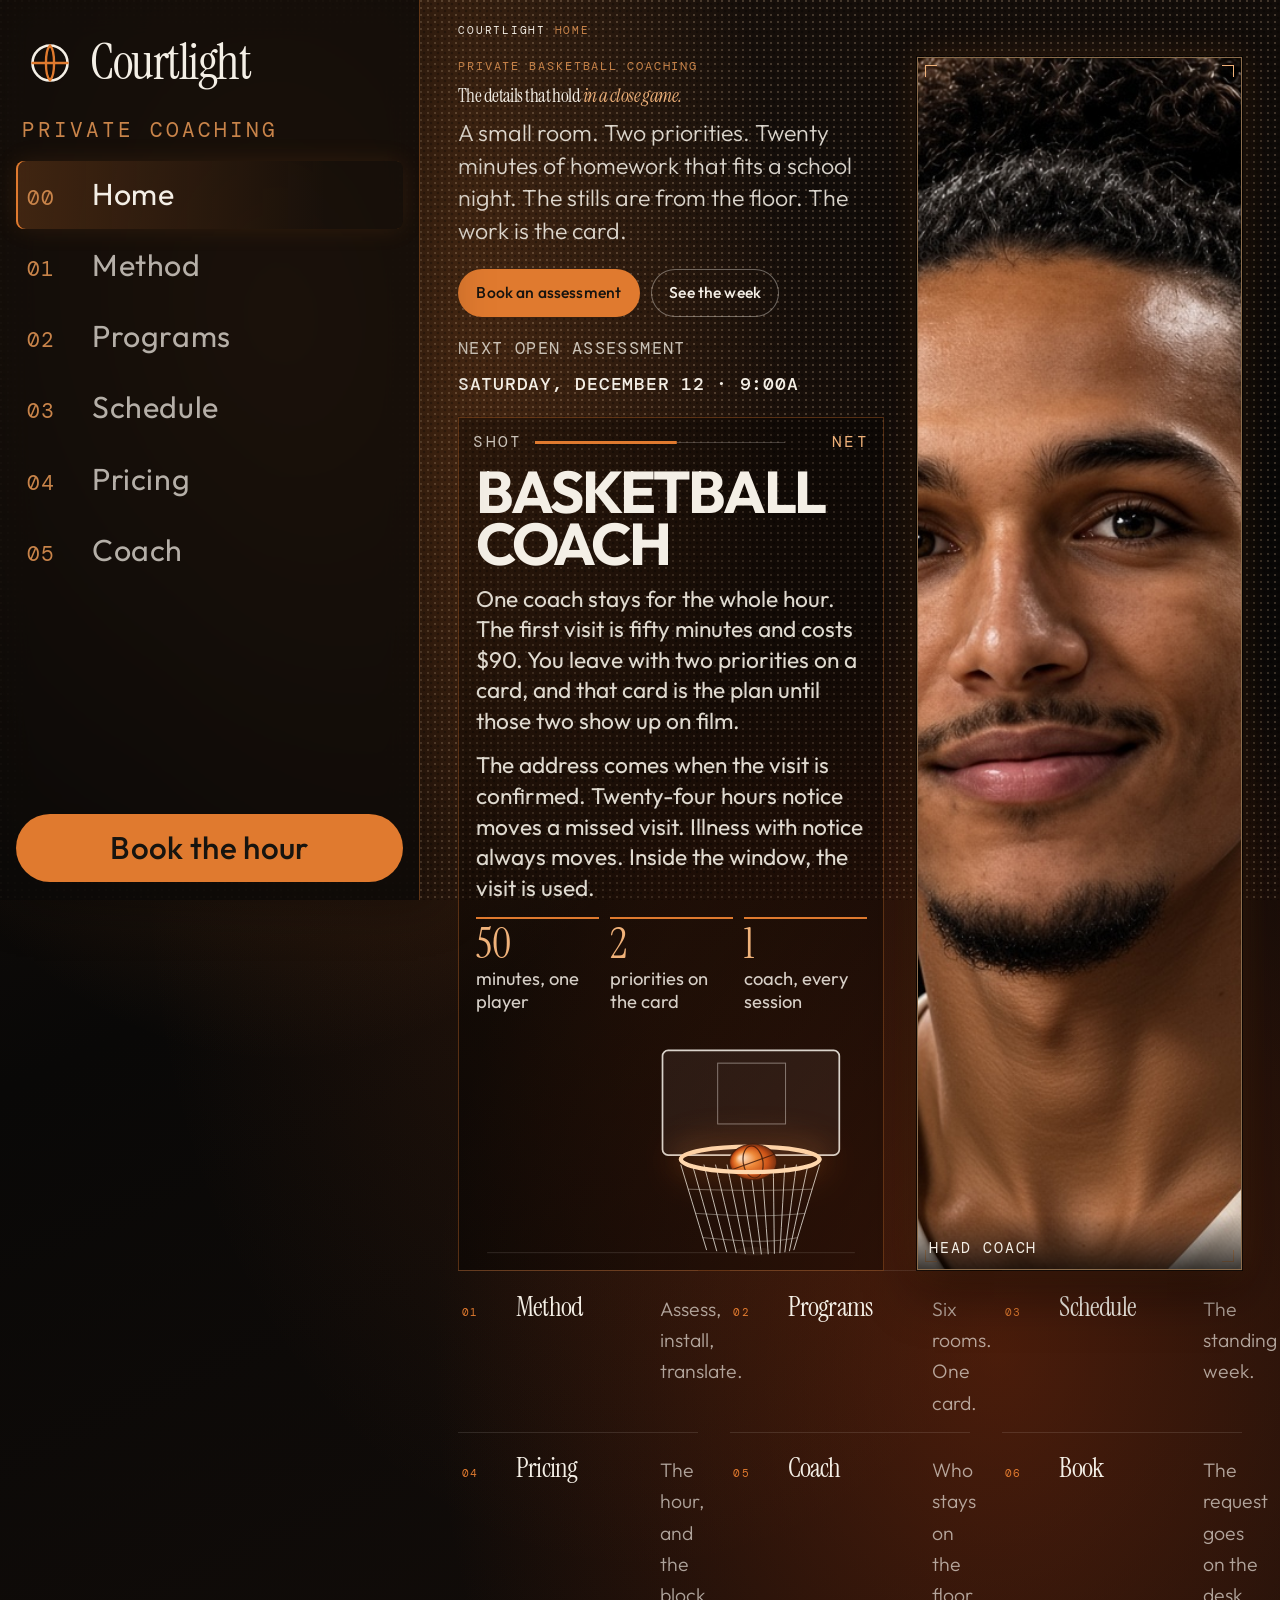
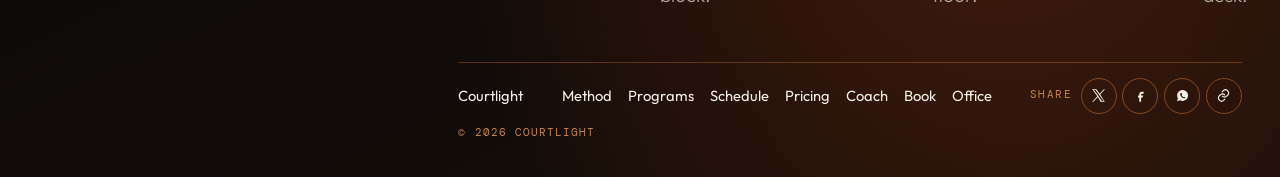
==== index.html @ 982b0f6b "Stop the session drawings from stretching the page. Co-authored-by: Cursor <cursoragent@cursor.com>" ====
<!DOCTYPE html>
<html lang="en">
<head>
  <meta charset="UTF-8">
  <meta name="viewport" content="width=device-width, initial-scale=1">
  <title>Private basketball coaching — Courtlight</title>
  <meta name="description" content="Private basketball coaching. One coach stays for the hour. The first visit is fifty minutes and costs $90. You leave with two priorities on a card.">
  <link rel="canonical" href="https://courtlight.vercel.app/">
  <meta property="og:type" content="website">
  <meta property="og:site_name" content="Courtlight">
  <meta property="og:title" content="Private basketball coaching — Courtlight">
  <meta property="og:description" content="One coach stays for the hour. The first visit is fifty minutes and costs $90. You leave with two priorities on a card.">
  <meta property="og:url" content="https://courtlight.vercel.app/">
  <meta property="og:image" content="https://courtlight.vercel.app/assets/coach-true-close.jpg">
  <meta name="twitter:card" content="summary_large_image">
  <meta name="twitter:title" content="Private basketball coaching — Courtlight">
  <meta name="twitter:description" content="One coach stays for the hour. The first visit is fifty minutes and costs $90.">
  <meta name="twitter:image" content="https://courtlight.vercel.app/assets/coach-true-close.jpg">
  <meta name="theme-color" content="#090807">
  <script type="application/ld+json">
  {
    "@context": "https://schema.org",
    "@type": "SportsActivityLocation",
    "name": "Courtlight",
    "url": "https://courtlight.vercel.app/",
    "email": "hello@courtlight.com",
    "sport": "Basketball",
    "description": "Private basketball coaching. One coach stays for the hour. The first visit is fifty minutes and costs $90.",
    "image": "https://courtlight.vercel.app/assets/coach-true-close.jpg"
  }
  </script>
  <link rel="icon" href="favicon.svg" type="image/svg+xml">
  <link rel="preconnect" href="https://fonts.googleapis.com">
  <link rel="preconnect" href="https://fonts.gstatic.com" crossorigin>
  <link href="https://fonts.googleapis.com/css2?family=DM+Mono:wght@400;500&family=Instrument+Serif:ital@0;1&family=Outfit:wght@300;400;500;600;700&display=swap" rel="stylesheet">
  <link rel="stylesheet" href="css/site.css?v=12">
  <link rel="stylesheet" href="css/shell.css?v=49">
  <script>document.documentElement.classList.add("js");</script>
</head>
<body class="app" data-page="home">
  <a class="skip" href="#main">Skip to content</a>
  <button class="nav-toggle dock-toggle" type="button" aria-expanded="false" aria-controls="nav-menu"><span class="sr-only">Menu</span><i></i><i></i></button>
  <aside class="dock">
    <a class="logo" href="index.html" aria-label="Courtlight, home">
      <svg viewBox="0 0 32 32" aria-hidden="true"><circle cx="16" cy="16" r="10" fill="none" stroke="currentColor" stroke-width="1.5"/><path d="M6 16h20M16 6c3.1 3.2 3.1 16.8 0 20M16 6c-3.1 3.2-3.1 16.8 0 20" fill="none" stroke="#e07a2f" stroke-width="1.35" stroke-linecap="round"/></svg>
      <span>Courtlight</span>
    </a>
    <p class="dock-note">Private coaching</p>
    <nav class="nav-links" id="nav-menu" aria-label="Primary">
      <a href="index.html" aria-current="page"><span>00</span>Home</a>
      <a href="method.html"><span>01</span>Method</a>
      <a href="programs.html"><span>02</span>Programs</a>
      <a href="schedule.html"><span>03</span>Schedule</a>
      <a href="pricing.html"><span>04</span>Pricing</a>
      <a href="coach.html"><span>05</span>Coach</a>
    </nav>
    <a class="btn dock-book" href="book.html">Book the hour</a>
  </aside>
  <div class="stage stage-fill">
    <p class="here"><a href="index.html">Courtlight</a><span>Home</span></p>
    <main id="main">
      <section class="reel">
        <div>
          <p class="eyebrow">Private basketball coaching</p>
          <h1>The details that hold <em>in a close game.</em></h1>
          <p class="lede">A small room. Two priorities. Twenty minutes of homework that fits a school night. The stills are from the floor. The work is the card.</p>
          <div class="hero-actions">
            <a class="btn" href="book.html">Book an assessment</a>
            <a class="btn btn-ghost" href="schedule.html">See the week</a>
          </div>
          <p class="hero-meta">
            <span>Next open assessment</span>
            <strong id="next-assess">Saturday · 9:00a</strong>
          </p>
          <div class="stage-shot">
            <div class="shot-meta">
              <span>Shot</span>
              <span class="shot-track" aria-hidden="true"><span id="shot-bar"></span></span>
              <span id="shot-phase">Release</span>
            </div>
            <p class="sr-only" id="hoop-desc">An animated basketball arcs through the net.</p>
            <div class="pitch">
              <h2>Basketball Coach</h2>
              <p>One coach stays for the whole hour. The first visit is fifty minutes and costs $90. You leave with two priorities on a card, and that card is the plan until those two show up on film.</p>
              <p>The address comes when the visit is confirmed. Twenty-four hours notice moves a missed visit. Illness with notice always moves. Inside the window, the visit is used.</p>
              <ul>
                <li><b>50</b><span>minutes, one player</span></li>
                <li><b>2</b><span>priorities on the card</span></li>
                <li><b>1</b><span>coach, every session</span></li>
              </ul>
            </div>
            <canvas id="hoop" aria-labelledby="hoop-desc"></canvas>
          </div>
        </div>
        <figure class="still still-face">
          <img src="assets/coach-true-close.jpg" alt="Head coach, close: curly high puff, hazel eyes, thin mustache and short goatee, soft smile.">
          <figcaption>Head coach</figcaption>
        </figure>
      </section>
      <ol class="contents">
        <li><a href="method.html"><span>01</span><strong>Method</strong><em>Assess, install, translate.</em></a></li>
        <li><a href="programs.html"><span>02</span><strong>Programs</strong><em>Six rooms. One card.</em></a></li>
        <li><a href="schedule.html"><span>03</span><strong>Schedule</strong><em>The standing week.</em></a></li>
        <li><a href="pricing.html"><span>04</span><strong>Pricing</strong><em>The hour, and the block.</em></a></li>
        <li><a href="coach.html"><span>05</span><strong>Coach</strong><em>Who stays on the floor.</em></a></li>
        <li><a href="book.html"><span>06</span><strong>Book</strong><em>The request goes on the desk.</em></a></li>
      </ol>
    </main>
    <footer class="foot">
      <a href="index.html">Courtlight</a>
      <nav aria-label="Footer">
        <a href="method.html">Method</a>
        <a href="programs.html">Programs</a>
        <a href="schedule.html">Schedule</a>
        <a href="pricing.html">Pricing</a>
        <a href="coach.html">Coach</a>
        <a href="book.html">Book</a>
        <a href="office.html">Office</a>
      </nav>
      <div class="share">
        <span>Share</span>
        <a data-share="x" href="https://twitter.com/intent/tweet" target="_blank" rel="noopener noreferrer" aria-label="Share on X"><svg viewBox="0 0 24 24" aria-hidden="true"><path fill="currentColor" d="M14.7 10.3 22.4 2h-1.8l-6.7 7.2L8.6 2H2l8.1 11.2L2 22h1.8l7.1-7.6L15.4 22H22l-7.3-11.7Zm-2.5 2.7-.8-1.1L4.6 3.3h2.8l5.2 7 .8 1.1 6.8 9.3h-2.8l-5.2-7Z"/></svg></a>
        <a data-share="facebook" href="https://www.facebook.com/sharer/sharer.php" target="_blank" rel="noopener noreferrer" aria-label="Share on Facebook"><svg viewBox="0 0 24 24" aria-hidden="true"><path fill="currentColor" d="M14 9h3V6h-3c-2.2 0-4 1.8-4 4v2H8v3h2v7h3v-7h2.6l.4-3H13v-2c0-.6.4-1 1-1Z"/></svg></a>
        <a data-share="whatsapp" href="https://wa.me/" target="_blank" rel="noopener noreferrer" aria-label="Share on WhatsApp"><svg viewBox="0 0 24 24" aria-hidden="true"><path fill="currentColor" d="M12.1 3.2a8.7 8.7 0 0 0-7.5 13L3.4 21l4.9-1.3a8.7 8.7 0 1 0 3.8-16.5Zm5 12.2c-.2.6-1.2 1.1-1.6 1.1-.4.1-1 .1-1.5-.1-.3-.1-.8-.3-1.3-.5-2.1-.9-3.4-3-3.5-3.1-.1-.2-1-1.3-1-2.5s.6-1.7.8-2c.2-.2.5-.3.7-.3h.5c.1 0 .3 0 .5.4.2.5.6 1.9.7 2 .1.2 0 .3-.1.5l-.4.4c-.1.1-.2.3-.1.5.2.4.7 1.2 1.5 1.9.8.8 1.6 1 1.9.9.2-.1.4-.3.6-.2l1.3.6c.2.1.4.1.4.3.1.3 0 .8-.1 1.1Z"/></svg></a>
        <button type="button" data-share="copy" aria-label="Copy link"><svg viewBox="0 0 24 24" aria-hidden="true"><path fill="none" stroke="currentColor" stroke-width="1.8" stroke-linecap="round" d="M10 13a5 5 0 0 0 7.1.1l1.5-1.5a5 5 0 0 0-7.1-7.1L10 6M14 11a5 5 0 0 0-7.1-.1L5.4 12.4a5 5 0 0 0 7.1 7.1L14 18"/></svg></button>
      </div>
      <p>© <span data-year>2026</span> Courtlight</p>
    </footer>
  </div>
  <script src="js/site.js?v=18"></script>
</body>
</html>
---- css/site.css ----
:root {
  --ink: #17140f;
  --ink-2: #2a241c;
  --cream: #f3eee6;
  --cream-2: #e7dfd2;
  --paper: #faf7f2;
  --maple: #c6a37a;
  --amber: #e07a2f;
  --amber-2: #f0b27a;
  --line: rgba(23, 20, 15, 0.14);
  --line-strong: rgba(23, 20, 15, 0.28);
  --cream-line: rgba(243, 238, 230, 0.22);
  --serif: "Instrument Serif", "Iowan Old Style", "Palatino Linotype", serif;
  --sans: "Outfit", "Avenir Next", "Segoe UI", sans-serif;
  --mono: "DM Mono", ui-monospace, "Cascadia Mono", monospace;
  --hero: #12100e;
  --danger: #8d2f12;
  --wrap: 1180px;
  --nav: 76px;
}

*,
*::before,
*::after { box-sizing: border-box; }

html { scroll-behavior: smooth; }

body {
  margin: 0;
  font-family: var(--sans);
  font-size: 1.0625rem;
  line-height: 1.6;
  color: var(--ink);
  background: var(--cream);
  color-scheme: light;
  overflow-x: clip;
}

body.nav-open { overflow: hidden; }

img { max-width: 100%; display: block; }

button, input, select, textarea { font: inherit; color: inherit; }

button { cursor: pointer; }

a { color: inherit; }

:focus-visible {
  outline: 2px solid var(--amber);
  outline-offset: 3px;
}

::selection { background: #efd3b4; color: var(--ink); }

.sr-only {
  position: absolute;
  width: 1px;
  height: 1px;
  padding: 0;
  margin: -1px;
  overflow: hidden;
  clip: rect(0, 0, 0, 0);
  white-space: nowrap;
  border: 0;
}

.skip {
  position: absolute;
  left: 1rem;
  top: -4rem;
  z-index: 80;
  background: var(--amber);
  color: var(--ink);
  padding: 0.7rem 1rem;
  border-radius: 8px;
  text-decoration: none;
}

.skip:focus { top: 0.7rem; }

.wrap {
  width: min(var(--wrap), calc(100% - 2.4rem));
  margin-inline: auto;
}

h1, h2, h3, blockquote { font-family: var(--serif); font-weight: 400; letter-spacing: -0.03em; }

h1 {
  margin: 0.35rem 0 0.8rem;
  font-size: clamp(2.7rem, 5.5vw, 5.5rem);
  line-height: 0.92;
}

h1 em { font-style: italic; color: var(--amber-2); }

h2 {
  margin: 0.2rem 0 0.8rem;
  font-size: clamp(2.35rem, 4.4vw, 4.35rem);
  line-height: 0.96;
}

h3 { margin: 0; font-size: clamp(1.7rem, 2vw, 2.15rem); line-height: 1.05; }

p { margin: 0; }

.eyebrow {
  margin: 0 0 0.7rem;
  font-family: var(--mono);
  font-size: 0.74rem;
  letter-spacing: 0.16em;
  text-transform: uppercase;
  color: var(--maple);
}

.eyebrow-ink { color: #6a5344; }

.section,
.principles,
.fit,
.coach,
.book {
  scroll-margin-top: 84px;
}

.section {
  padding: clamp(4.2rem, 8vw, 7.2rem) 0;
}

.section.tight { padding-top: clamp(1rem, 3vw, 2rem); }

.section-lead {
  max-width: 38rem;
  font-size: 1.08rem;
  font-weight: 300;
  color: var(--ink-2);
}

.btn {
  display: inline-flex;
  align-items: center;
  justify-content: center;
  min-height: 48px;
  padding: 0 1.15rem;
  border: 0;
  border-radius: 999px;
  background: var(--amber);
  color: var(--ink);
  text-decoration: none;
  font-size: 0.98rem;
  font-weight: 500;
  letter-spacing: 0.01em;
  transition: background 0.2s ease, transform 0.2s cubic-bezier(0.16, 1, 0.3, 1);
}

.btn:hover { background: #f0a15a; }

.btn:active { transform: translateY(1px) scale(0.99); }

.btn-ink { background: var(--ink); color: var(--cream); }

.btn-ink:hover { background: #322b22; }

.btn-ghost {
  background: transparent;
  color: var(--cream);
  box-shadow: inset 0 0 0 1px rgba(243, 238, 230, 0.38);
}

.btn-ghost:hover { background: rgba(243, 238, 230, 0.08); }

.btn-line {
  background: transparent;
  color: var(--ink);
  box-shadow: inset 0 0 0 1px var(--line-strong);
}

.btn-line:hover { background: rgba(23, 20, 15, 0.04); }

.nav {
  position: fixed;
  inset: 0 0 auto 0;
  z-index: 50;
  display: flex;
  align-items: center;
  justify-content: space-between;
  gap: 1rem;
  min-height: var(--nav);
  padding: 0.75rem max(1.2rem, calc((100% - var(--wrap)) / 2));
  color: var(--cream);
  background: linear-gradient(to bottom, rgba(18, 16, 14, 0.72), rgba(18, 16, 14, 0));
  transition: background 0.25s ease, color 0.25s ease, box-shadow 0.25s ease;
}

.nav.is-solid {
  color: var(--ink);
  background: rgba(243, 238, 230, 0.94);
  box-shadow: 0 1px 0 var(--line);
  backdrop-filter: blur(16px);
}

.logo {
  display: inline-flex;
  align-items: center;
  gap: 0.55rem;
  text-decoration: none;
  font-family: var(--serif);
  font-size: 1.55rem;
  letter-spacing: -0.03em;
  z-index: 2;
}

.logo svg { width: 28px; height: 28px; }

.nav-links {
  display: flex;
  align-items: center;
  gap: 1.35rem;
}

.nav-links a:not(.btn) {
  text-decoration: none;
  font-size: 0.95rem;
  letter-spacing: 0.02em;
}

.nav-links a:not(.btn):hover { color: var(--amber-2); }

.nav.is-solid .nav-links a:not(.btn):hover { color: var(--amber); }

.btn-nav { min-height: 42px; padding-inline: 1rem; }

.nav-book { display: none; }

.nav-toggle {
  display: none;
  width: 48px;
  height: 48px;
  border: 0;
  background: transparent;
  position: relative;
  z-index: 2;
}

.nav-toggle i {
  position: absolute;
  left: 12px;
  right: 12px;
  height: 1.5px;
  background: currentColor;
  transition: transform 0.25s ease, top 0.25s ease;
}

.nav-toggle i:first-of-type { top: 19px; }
.nav-toggle i:last-of-type { top: 27px; }

.nav-toggle[aria-expanded="true"] i:first-of-type { top: 23px; transform: rotate(40deg); }
.nav-toggle[aria-expanded="true"] i:last-of-type { top: 23px; transform: rotate(-40deg); }

.hero {
  position: relative;
  min-height: 100dvh;
  padding: calc(var(--nav) + 0.6rem) max(1.2rem, calc((100% - var(--wrap)) / 2)) 1.25rem;
  background:
    radial-gradient(ellipse at 80% 20%, rgba(224, 122, 47, 0.16), transparent 42%),
    var(--hero);
  color: var(--cream);
  overflow: hidden;
}

.hero-floor {
  position: absolute;
  left: 0;
  right: 0;
  bottom: 0;
  height: 30%;
  pointer-events: none;
  background:
    linear-gradient(to top, rgba(18, 16, 14, 0.15), transparent 72%),
    repeating-linear-gradient(
      90deg,
      rgba(150, 98, 54, 0.28) 0 3px,
      rgba(196, 146, 92, 0.2) 3px 42px,
      rgba(120, 78, 42, 0.26) 42px 44px
    );
  mask-image: linear-gradient(to top, #000 10%, transparent 92%);
}

.hero-layout {
  position: relative;
  display: flex;
  flex-direction: column;
  gap: 0.6rem;
  min-height: calc(100dvh - var(--nav) - 2rem);
}

.hero-copy { max-width: 40rem; padding-top: 0.4rem; }

.lede {
  max-width: 36rem;
  font-size: 1.12rem;
  font-weight: 300;
  line-height: 1.55;
  color: rgba(243, 238, 230, 0.8);
}

.hero-actions {
  display: flex;
  flex-wrap: wrap;
  gap: 0.7rem;
  margin-top: 1.35rem;
}

.hero-meta {
  display: flex;
  flex-wrap: wrap;
  gap: 0.45rem 0.8rem;
  align-items: baseline;
  margin: 1.15rem 0 0;
  font-family: var(--mono);
  font-size: 0.75rem;
  letter-spacing: 0.08em;
  text-transform: uppercase;
  color: rgba(243, 238, 230, 0.62);
}

.hero-meta strong {
  font-weight: 500;
  color: var(--cream);
  letter-spacing: 0.04em;
}

.hero-facts {
  display: grid;
  grid-template-columns: repeat(3, minmax(0, 1fr));
  gap: 0.8rem;
  margin: 1.4rem 0 0;
  padding: 0;
  list-style: none;
  max-width: 34rem;
}

.hero-facts li {
  display: grid;
  gap: 0.15rem;
  padding-top: 0.7rem;
  border-top: 1px solid var(--cream-line);
}

.hero-facts strong {
  font-family: var(--serif);
  font-size: 1.8rem;
  font-weight: 400;
  letter-spacing: -0.03em;
  line-height: 1;
}

.hero-facts span {
  font-size: 0.84rem;
  color: rgba(243, 238, 230, 0.68);
}

.hero-visual {
  position: relative;
  display: grid;
  height: min(56dvh, 520px);
  max-height: 520px;
  min-height: 380px;
  order: -1;
  overflow: hidden;
}

.hero-visual img,
.coach-photo img {
  grid-area: 1 / 1;
  width: 100%;
  height: 100%;
  min-height: 0;
  min-width: 0;
  max-height: 100%;
  object-fit: contain;
  object-position: center bottom;
  mix-blend-mode: screen;
  user-select: none;
  -webkit-user-drag: none;
}

.figure-glow {
  filter: blur(18px) saturate(1.8) brightness(1.28);
  opacity: 0.72;
  transform: scale(1.045);
  animation: edgeglow 5.2s ease-in-out infinite;
}

.is-cut > img { display: none; }

.cut {
  grid-area: 1 / 1;
  width: 100%;
  height: 100%;
  min-height: 0;
  min-width: 0;
  max-height: 100%;
  object-fit: contain;
  object-position: center bottom;
  pointer-events: none;
  align-self: end;
}

.is-cut .cut-glow {
  filter: blur(18px) saturate(1.7) brightness(1.25);
  opacity: 0.62;
  transform: scale(1.03);
  animation: edgeglow 5.2s ease-in-out infinite;
}

.is-cut .cut-shot {
  filter:
    drop-shadow(0 0 5px rgba(255, 230, 200, 0.95))
    drop-shadow(0 0 14px rgba(255, 160, 80, 0.85))
    drop-shadow(0 0 32px rgba(224, 122, 47, 0.62));
  animation: rimlight 5.2s ease-in-out infinite;
}

.coach-photo.is-cut .cut {
  object-fit: cover;
  object-position: 62% 18%;
}

@keyframes edgeglow {
  0%, 100% { opacity: 0.38; }
  50% { opacity: 0.85; }
}

@keyframes rimlight {
  0%, 100% {
    filter:
      drop-shadow(0 0 3px rgba(255, 226, 196, 0.8))
      drop-shadow(0 0 10px rgba(255, 156, 74, 0.55))
      drop-shadow(0 0 22px rgba(224, 122, 47, 0.38));
  }
  50% {
    filter:
      drop-shadow(0 0 6px rgba(255, 236, 214, 1))
      drop-shadow(0 0 16px rgba(255, 164, 86, 0.95))
      drop-shadow(0 0 38px rgba(224, 122, 47, 0.78));
  }
}

.halo {
  position: absolute;
  inset: 28% 10% 4%;
  background: radial-gradient(
    ellipse at 50% 68%,
    rgba(255, 196, 140, 0.55) 0%,
    rgba(224, 122, 47, 0.28) 28%,
    transparent 62%
  );
  filter: blur(16px);
  animation: halo 5.6s ease-in-out infinite;
  pointer-events: none;
}

@keyframes halo {
  0%, 100% { opacity: 0.55; }
  50% { opacity: 1; }
}

.figure-caption {
  position: relative;
  z-index: 2;
  grid-row: 2;
  display: flex;
  flex-direction: column;
  gap: 0.15rem;
  margin: 0.35rem 0 0;
  font-family: var(--mono);
  font-size: 0.68rem;
  letter-spacing: 0.14em;
  text-transform: uppercase;
  color: rgba(243, 238, 230, 0.78);
}

.stage { margin-top: 0.4rem; }

.shot-meta {
  display: grid;
  grid-template-columns: auto 1fr auto;
  gap: 0.75rem;
  align-items: center;
  margin-bottom: 0.35rem;
  font-family: var(--mono);
  font-size: 0.7rem;
  letter-spacing: 0.14em;
  text-transform: uppercase;
  color: rgba(243, 238, 230, 0.62);
}

#shot-phase { color: var(--amber-2); min-width: 4.5rem; text-align: right; }

.shot-track {
  height: 1px;
  background: rgba(243, 238, 230, 0.22);
  position: relative;
}

#shot-bar {
  position: absolute;
  inset: -1px auto -1px 0;
  width: 100%;
  background: var(--amber);
  transform: scaleX(0);
  transform-origin: left center;
}

#hoop {
  width: 100%;
  height: 290px;
  display: block;
}

.js .hero-copy > * {
  animation: rise 0.9s cubic-bezier(0.16, 1, 0.3, 1) both;
}

.js .hero-copy > *:nth-child(1) { animation-delay: 0.04s; }
.js .hero-copy > *:nth-child(2) { animation-delay: 0.1s; }
.js .hero-copy > *:nth-child(3) { animation-delay: 0.16s; }
.js .hero-copy > *:nth-child(4) { animation-delay: 0.22s; }
.js .hero-copy > *:nth-child(5) { animation-delay: 0.28s; }
.js .hero-copy > *:nth-child(6) { animation-delay: 0.34s; }

@keyframes rise {
  from { opacity: 0; transform: translateY(16px); }
  to { opacity: 1; transform: none; }
}

.principles {
  background: var(--cream);
  border-bottom: 1px solid var(--line);
}

.principles-grid {
  display: grid;
  gap: 0;
}

.principles-grid article {
  padding: 1.5rem 0;
  border-top: 1px solid var(--line);
}

.principles-grid span,
.path span,
.step-no {
  font-family: var(--mono);
  font-size: 0.75rem;
  letter-spacing: 0.14em;
  color: #6a5344;
}

.principles-grid h2 {
  margin: 0.45rem 0 0.4rem;
  font-size: clamp(1.7rem, 2.4vw, 2.15rem);
}

.principles-grid p { max-width: 36rem; color: var(--ink-2); font-weight: 300; }

.method-head { margin-bottom: 2rem; }

.steps { display: grid; gap: 0; }

.steps article {
  display: grid;
  grid-template-columns: auto 1fr;
  gap: 1rem;
  padding: 1.3rem 0;
  border-top: 1px solid var(--line);
}

.step-no {
  font-family: var(--serif);
  font-size: 1.8rem;
  letter-spacing: -0.04em;
  color: #9a4314;
  line-height: 1;
}

.steps h3 { margin-bottom: 0.35rem; }

.steps p, .curriculum span, .path p, .fit li, .panel p { font-weight: 300; }

.split {
  display: grid;
  gap: 2.2rem;
  margin-top: 2.5rem;
}

.subhead {
  font-family: var(--sans);
  font-size: 0.78rem;
  font-weight: 500;
  letter-spacing: 0.14em;
  text-transform: uppercase;
  margin-bottom: 0.8rem;
}

.clock {
  list-style: none;
  margin: 0;
  padding: 0;
  display: grid;
  gap: 0.55rem;
}

.clock li {
  padding: 0.85rem 0.9rem;
  background: var(--paper);
  border-top: 3px solid var(--ink);
  font-size: 0.95rem;
  text-wrap: pretty;
}

.clock li:nth-child(2) { border-top-color: var(--amber); }
.clock li:nth-child(3) { border-top-color: #8a5a32; }
.clock li:nth-child(4) { border-top-color: var(--maple); }

.clock span {
  display: block;
  font-family: var(--mono);
  font-size: 0.72rem;
  letter-spacing: 0.12em;
  text-transform: uppercase;
  color: #6a5344;
  margin-bottom: 0.2rem;
}

.curriculum {
  list-style: none;
  margin: 0;
  padding: 0;
}

.curriculum li {
  display: grid;
  gap: 0.15rem;
  padding: 0.75rem 0;
  border-top: 1px solid var(--line);
}

.curriculum strong { font-weight: 560; }

.fit { background: #e7dccb; }

.fit-grid {
  display: grid;
  gap: 1.5rem;
  padding-block: clamp(2.2rem, 5vw, 3.4rem);
}

.fit ul, .clean {
  margin: 0.4rem 0 0;
  padding: 0;
  list-style: none;
}

.fit li, .clean li {
  padding: 0.7rem 0;
  border-top: 1px solid rgba(23, 20, 15, 0.16);
}

.program-layout {
  display: grid;
  gap: 1.5rem;
  margin-top: 1.8rem;
}

.program-list { display: grid; align-content: start; }

.tab {
  width: 100%;
  text-align: left;
  background: transparent;
  border: 0;
  border-top: 1px solid var(--line);
  padding: 0.95rem 0.2rem;
  min-height: 54px;
  font-family: var(--serif);
  font-size: clamp(1.45rem, 2vw, 1.9rem);
  letter-spacing: -0.03em;
}

.tab.is-active {
  box-shadow: inset 3px 0 0 var(--amber);
  padding-left: 0.85rem;
}

.program-list .tab:last-child { border-bottom: 1px solid var(--line); }

.panel {
  background: var(--paper);
  padding: clamp(1.2rem, 2vw, 2rem);
  border-radius: 18px;
}

.panel[hidden] { display: none; }

.panel-lead {
  margin: 0.55rem 0 1rem;
  font-size: 1.2rem;
  font-weight: 300;
}

.facts {
  display: grid;
  grid-template-columns: 1fr 1fr;
  gap: 0.8rem 1rem;
  margin: 0 0 1rem;
}

.facts div { border-top: 1px solid var(--line); padding-top: 0.45rem; }

.facts dt {
  font-family: var(--mono);
  font-size: 0.68rem;
  letter-spacing: 0.12em;
  text-transform: uppercase;
  color: #6a5344;
}

.facts dd { margin: 0.15rem 0 0; }

.panel .btn { margin-top: 1.1rem; }

.path {
  list-style: none;
  margin: 1.6rem 0 0;
  padding: 0;
  display: grid;
}

.path li {
  padding: 1.15rem 0;
  border-top: 1px solid var(--line);
}

.path h3 { margin: 0.4rem 0; font-size: 2rem; }

.schedule-head, .price-head {
  display: grid;
  gap: 1.2rem;
  margin-bottom: 1.2rem;
}

.filters, .chips, .plan-tabs, .toggle {
  display: flex;
  flex-wrap: wrap;
  gap: 0.45rem;
}

.chip, .toggle button {
  min-height: 44px;
  padding: 0 0.9rem;
  border-radius: 999px;
  border: 1px solid var(--line-strong);
  background: transparent;
  font-size: 0.92rem;
}

.chip.is-active, .chip[aria-pressed="true"], .toggle button.is-active {
  background: var(--ink);
  color: var(--cream);
  border-color: var(--ink);
}

.result-count {
  margin: 0 0 0.7rem;
  font-family: var(--mono);
  font-size: 0.75rem;
  letter-spacing: 0.1em;
  text-transform: uppercase;
  color: #6a5344;
}

.week { display: grid; gap: 0; }

.slot {
  display: grid;
  gap: 0.2rem 1rem;
  padding: 1rem 0;
  border-top: 1px solid var(--line);
}

.slot[hidden] { display: none; }

.slot time {
  font-family: var(--mono);
  font-size: 0.75rem;
  letter-spacing: 0.08em;
  text-transform: uppercase;
  color: #6a5344;
}

.slot h3 { font-size: 1.65rem; }

.slot p { font-weight: 300; color: var(--ink-2); }

.tag {
  justify-self: start;
  margin-top: 0.25rem;
  font-family: var(--mono);
  font-size: 0.7rem;
  letter-spacing: 0.1em;
  text-transform: uppercase;
  color: #6a5344;
}

.ledger { border-top: 1px solid var(--line); }

.ledger-row {
  display: grid;
  gap: 0.35rem;
  padding: 1.15rem 0.2rem;
  border-bottom: 1px solid var(--line);
}

.ledger-row p { font-weight: 300; color: var(--ink-2); }

.ledger-row h3 { font-size: 1.85rem; margin-bottom: 0.25rem; }

.fee {
  margin: 0.4rem 0 0;
  font-family: var(--serif);
  font-size: clamp(2rem, 3vw, 2.6rem);
  letter-spacing: -0.03em;
  line-height: 1;
}

.fee-note {
  margin: 0;
  font-family: var(--mono);
  font-size: 0.75rem;
  letter-spacing: 0.06em;
  text-transform: uppercase;
  color: #6a5344;
}

.ledger-row.is-feature {
  background: var(--ink);
  color: var(--cream);
  padding: 1.3rem 1rem;
  border-bottom: 0;
  border-radius: 16px;
  margin-block: 0.4rem;
}

.ledger-row.is-feature p,
.ledger-row.is-feature .fee-note { color: rgba(243, 238, 230, 0.72); }

.ledger-row.is-feature .fee { color: var(--amber-2); }

.fine {
  margin-top: 0.9rem;
  font-size: 0.9rem;
  font-weight: 300;
  color: #5c5146;
}

.coach {
  background: var(--hero);
  color: var(--cream);
  padding: clamp(3rem, 7vw, 5.5rem) 0;
}

.coach-grid { display: grid; gap: 1.5rem; align-items: center; }

.coach-photo {
  position: relative;
  display: grid;
  min-height: 420px;
  height: 68vw;
  max-height: 640px;
  background: #14120f;
  overflow: hidden;
  border-radius: 18px;
}

.coach-photo .cut,
.coach-photo img {
  min-height: 0;
  max-height: 100%;
}

.coach-photo.is-cut .cut-glow {
  opacity: 0.28;
  filter: blur(26px) saturate(1.15) brightness(1.05);
  animation: none;
}

.coach-photo.is-cut .cut-shot {
  animation: none;
  filter:
    drop-shadow(0 0 10px rgba(224, 122, 47, 0.35))
    drop-shadow(0 0 22px rgba(224, 122, 47, 0.22));
}

.coach-photo img { object-fit: cover; object-position: 62% 18%; }

.halo-tight { inset: 8% 6% 16%; }

.coach-copy h2 { max-width: 12ch; }

.coach blockquote {
  margin: 0.4rem 0 1rem;
  font-size: clamp(1.6rem, 2.5vw, 2.15rem);
  font-style: italic;
  line-height: 1.15;
  color: var(--amber-2);
}

.coach-copy p { margin-bottom: 0.8rem; font-weight: 300; color: rgba(243, 238, 230, 0.82); }

.coach .clean li { border-top-color: var(--cream-line); font-weight: 300; }

.plans { margin-top: 1.5rem; }

.plan { margin-top: 1rem; padding-top: 0.4rem; }

.plan[hidden] { display: none; }

.plan header p { margin-top: 0.4rem; font-weight: 300; }

.plan ol { list-style: none; margin: 1rem 0 0; padding: 0; display: grid; gap: 0; }

.plan li {
  display: grid;
  gap: 0.2rem;
  padding: 0.9rem 0;
  border-top: 1px solid var(--line);
  font-weight: 300;
}

.plan li span {
  font-family: var(--mono);
  font-size: 0.72rem;
  letter-spacing: 0.12em;
  text-transform: uppercase;
  color: #6a5344;
}

.faq-layout { display: grid; gap: 1.2rem; }

.faq details {
  border-top: 1px solid var(--line);
  padding: 0.35rem 0;
}

.faq details:last-child { border-bottom: 1px solid var(--line); }

.faq summary {
  min-height: 52px;
  display: flex;
  align-items: center;
  justify-content: space-between;
  gap: 1rem;
  cursor: pointer;
  font-size: 1.12rem;
  list-style: none;
}

.faq summary::-webkit-details-marker { display: none; }

.faq summary::after {
  content: "+";
  font-family: var(--serif);
  font-size: 1.6rem;
  line-height: 1;
  color: #9a4314;
}

.faq details[open] summary::after { content: "–"; }

.faq details p {
  margin: 0 0 0.9rem;
  max-width: 42rem;
  font-weight: 300;
}

.book {
  background:
    radial-gradient(ellipse at 10% 0%, rgba(224, 122, 47, 0.18), transparent 36%),
    var(--hero);
  color: var(--cream);
  padding: clamp(4rem, 8vw, 6.5rem) 0;
}

.book-grid { display: grid; gap: 1.6rem; align-items: start; }

.book-intro p { margin-top: 0.6rem; font-weight: 300; color: rgba(243, 238, 230, 0.8); }

.book .clean { margin-top: 1.2rem; }

.book .clean li { border-top-color: var(--cream-line); }

.book-card {
  background: var(--cream);
  color: var(--ink);
  border-radius: 20px;
  padding: clamp(1.1rem, 2vw, 1.6rem);
}

.form-grid { display: grid; gap: 0.85rem; }

label, legend {
  display: grid;
  gap: 0.35rem;
  font-size: 0.86rem;
  font-weight: 500;
}

fieldset {
  margin: 0;
  padding: 0;
  border: 0;
  min-inline-size: 0;
}

input, select, textarea {
  width: 100%;
  min-height: 48px;
  padding: 0.7rem 0.75rem;
  border-radius: 10px;
  border: 1px solid var(--line-strong);
  background: var(--paper);
}

textarea { min-height: 110px; resize: vertical; }

input[aria-invalid="true"], select[aria-invalid="true"] { border-color: var(--danger); }

.form-error {
  color: var(--danger);
  font-size: 0.92rem;
  margin: 0.8rem 0;
}

.book-card .btn { margin-top: 0.4rem; }

.book-card .fine { color: #5c5146; }

.book-success h3 {
  font-size: clamp(2rem, 3vw, 2.6rem);
  margin: 0.2rem 0 0.6rem;
}

.book-success p { font-weight: 300; }

.footer { padding-top: 3rem; overflow: hidden; }

.footer-top {
  display: grid;
  gap: 1.6rem;
  align-items: start;
}

.logo-ink { color: var(--ink); }

.footer-top p { margin-top: 0.7rem; max-width: 28rem; font-weight: 300; }

.news label {
  font-family: var(--mono);
  font-size: 0.72rem;
  letter-spacing: 0.12em;
  text-transform: uppercase;
  color: #6a5344;
}

.news-row { display: flex; gap: 0.45rem; margin-top: 0.45rem; }

.news-row input { flex: 1; }

.footer-nav { display: grid; gap: 0.35rem; }

.footer-nav a { text-decoration: none; }

.footer-nav a:hover { color: #8a4b1d; }

.footer-word {
  margin: 1.5rem 0 0;
  font-family: var(--serif);
  font-size: clamp(4.4rem, 22vw, 16rem);
  line-height: 0.74;
  letter-spacing: -0.045em;
  text-align: center;
  color: transparent;
  -webkit-text-stroke: 1px rgba(23, 20, 15, 0.28);
  user-select: none;
}

.footer-base {
  display: flex;
  justify-content: space-between;
  gap: 1rem;
  flex-wrap: wrap;
  padding-bottom: 1.2rem;
  font-family: var(--mono);
  font-size: 0.72rem;
  letter-spacing: 0.08em;
  text-transform: uppercase;
  color: #6a5344;
}

@media (min-width: 760px) {
  .principles-grid { grid-template-columns: 1fr 1fr; }
  .principles-grid article { padding: 1.8rem 1.4rem 1.8rem 0; }
  .principles-grid article:nth-child(odd) { padding-right: 1.4rem; border-right: 1px solid var(--line); }
  .split, .fit-grid, .faq-layout { grid-template-columns: 1fr 1fr; gap: 2.5rem; }
  .slot {
    grid-template-columns: 9rem 1fr auto;
    align-items: center;
  }
  .slot p { grid-column: 2; }
  .tag { grid-column: 3; grid-row: 1 / span 2; align-self: center; margin: 0; }
  .ledger-row {
    grid-template-columns: 1.4fr auto;
    grid-template-areas: "name fee" "name note";
    align-items: center;
    column-gap: 1.5rem;
  }
  .ledger-row div { grid-area: name; }
  .fee { grid-area: fee; justify-self: end; margin: 0; }
  .fee-note { grid-area: note; justify-self: end; }
  .form-grid { grid-template-columns: 1fr 1fr; }
  .span-2 { grid-column: span 2; }
  .clock { grid-template-columns: repeat(4, 1fr); }
  .path { grid-template-columns: repeat(4, 1fr); }
  .path li { padding: 1.2rem 1rem 0 0; border-top: 1px solid var(--line); border-right: 1px solid var(--line); }
  .path li:last-child { border-right: 0; }
  .plan ol { grid-template-columns: repeat(3, 1fr); gap: 1rem; }
  .plan li { border-top: 1px solid var(--line); padding-right: 0.8rem; }
  .footer-top { grid-template-columns: 1.3fr 1fr auto; }
}

@media (min-width: 980px) {
  .nav-toggle { display: none; }

  .hero {
    height: 100dvh;
    max-height: 100dvh;
    display: flex;
    flex-direction: column;
  }

  .hero-layout {
    display: grid;
    flex: 1;
    min-height: 0;
    height: auto;
    grid-template-columns: minmax(0, 1.12fr) minmax(300px, 0.78fr);
    grid-template-rows: auto minmax(0, 1fr) auto;
    column-gap: 1.5rem;
    row-gap: 0.35rem;
    align-items: stretch;
  }

  .hero h1 { font-size: clamp(2.55rem, 4vw, 4.35rem); }

  .hero-copy { grid-column: 1; grid-row: 1; align-self: start; max-width: none; }
  .stage { grid-column: 1; grid-row: 3; align-self: end; margin: 0; max-width: 640px; }
  .hero-visual {
    grid-column: 2;
    grid-row: 1 / span 3;
    order: 0;
    height: 100%;
    max-height: none;
    min-height: 0;
    overflow: visible;
  }

  .figure-caption {
    position: absolute;
    left: 0;
    bottom: 0.6rem;
    grid-row: auto;
    margin: 0;
  }

  #hoop { height: clamp(168px, 22vh, 240px); }

  .program-layout {
    grid-template-columns: minmax(240px, 0.78fr) 1.2fr;
    gap: 2rem;
    align-items: start;
  }

  .coach-grid {
    grid-template-columns: 0.86fr 1.1fr;
    gap: 3rem;
  }

  .coach-photo { height: 100%; min-height: 560px; max-height: none; }

  .book-grid { grid-template-columns: 0.85fr 1.15fr; gap: 3rem; }

  .schedule-head, .price-head {
    grid-template-columns: 1fr auto;
    align-items: end;
  }
}

@media (max-width: 979px) {
  .nav-toggle { display: inline-block; }
  .nav-book { display: inline-flex; margin-left: auto; }
  .nav-links .btn-nav { display: none; }

  .nav-links {
    position: fixed;
    inset: 0;
    background: #14120f;
    color: var(--cream);
    flex-direction: column;
    align-items: flex-start;
    justify-content: center;
    padding: 6rem 1.6rem;
    gap: 0.4rem;
    transform: translateY(-8px);
    opacity: 0;
    pointer-events: none;
    transition: opacity 0.25s ease;
  }

  .nav.is-solid .nav-links { background: var(--cream); color: var(--ink); }

  .nav-links.is-open {
    opacity: 1;
    pointer-events: auto;
    transform: none;
  }

  .nav-links a:not(.btn) {
    font-family: var(--serif);
    font-size: 2.3rem;
    letter-spacing: -0.03em;
    padding: 0.2rem 0;
  }

  .btn-nav { margin-top: 0.8rem; }
}

@media (prefers-reduced-motion: reduce) {
  html { scroll-behavior: auto; }
  *, *::before, *::after {
    animation: none !important;
    transition: none !important;
  }
  .js .hero-copy > * { opacity: 1; transform: none; }
}
---- css/shell.css ----
/* 2029 shell. One dock on every public page. Stills are frames, not the page. */

body.app {
  background:
    radial-gradient(ellipse at 78% 0%, rgba(224, 122, 47, 0.16), transparent 36%),
    #090807;
  color: #f4efe6;
  color-scheme: dark;
}

body.app .eyebrow,
body.app .eyebrow-ink { color: #c9844a; }

body.app::before {
  content: "";
  position: fixed;
  inset: 0;
  pointer-events: none;
  background-image:
    linear-gradient(rgba(240, 178, 122, 0.045) 1px, transparent 1px),
    linear-gradient(90deg, rgba(240, 178, 122, 0.045) 1px, transparent 1px);
  background-size: 72px 72px;
  mask-image: radial-gradient(ellipse at 70% 10%, #000 10%, transparent 68%);
}

body.app:not([data-page="coach"]) {
  isolation: isolate;
  background:
    radial-gradient(ellipse at 22% 18%, rgba(224, 122, 47, 0.34), transparent 36%),
    radial-gradient(ellipse at 78% 76%, rgba(154, 52, 14, 0.42), transparent 40%),
    radial-gradient(ellipse at 50% 48%, rgba(224, 98, 32, 0.14), transparent 55%),
    linear-gradient(155deg, #1c120c 0%, #090807 46%, #160e0a 100%);
}

body.app:not([data-page="coach"])::before {
  content: "";
  position: fixed;
  inset: 0;
  z-index: -1;
  pointer-events: none;
  mask-image: none;
  opacity: 0.45;
  background-image:
    radial-gradient(circle at 1px 1px, rgba(255, 220, 180, 0.45) 0.7px, transparent 1.5px),
    radial-gradient(circle at 4px 4px, rgba(0, 0, 0, 0.55) 0.8px, transparent 1.7px);
  background-size: 7px 7px, 7px 7px;
}

body.app:not([data-page="coach"]) .dock {
  background: rgba(9, 8, 7, 0.78);
}

.dock {
  position: fixed;
  z-index: 50;
  inset: 0 auto 0 0;
  width: 420px;
  display: flex;
  flex-direction: column;
  padding: 1.3rem 1rem 1.1rem;
  background: rgba(9, 8, 7, 0.94);
  border-right: 1px solid rgba(224, 122, 47, 0.38);
  box-shadow: 16px 0 50px rgba(0, 0, 0, 0.35);
  backdrop-filter: blur(16px);
}

.dock .logo {
  color: #f4efe6;
  padding: 0.15rem 0.35rem 0.7rem;
  font-size: 3.1rem;
  gap: 0.8rem;
}
.dock .logo svg { width: 56px; height: 56px; }

.dock-note {
  margin: 0 0.4rem 0.85rem;
  font-family: var(--mono);
  font-size: 1.32rem;
  letter-spacing: 0.14em;
  text-transform: uppercase;
  color: #c9844a;
}

.dock .nav-links {
  display: flex;
  flex-direction: column;
  align-items: stretch;
  gap: 0.2rem;
}

.dock .nav-links a {
  display: grid;
  grid-template-columns: 3.6rem 1fr;
  align-items: baseline;
  gap: 0.45rem;
  min-height: 68px;
  padding: 0.55rem 0.7rem;
  text-decoration: none;
  color: rgba(244, 239, 230, 0.72);
  border-radius: 8px;
  font-size: 1.9rem;
}

.dock .nav-links a span {
  font-family: var(--mono);
  font-size: 1.32rem;
  letter-spacing: 0.06em;
  color: #c9844a;
}

.dock .nav-links a:hover { color: #f4efe6; background: rgba(244, 239, 230, 0.04); }

.dock .nav-links a[aria-current="page"] {
  color: #f4efe6;
  background: linear-gradient(90deg, rgba(224, 122, 47, 0.22), transparent 80%);
  box-shadow: inset 2px 0 0 #e07a2f, 0 0 24px rgba(224, 122, 47, 0.12);
}

.dock-book { margin-top: auto; text-align: center; }
.dock-book.btn, .dock .dock-book { font-size: 1.96rem; min-height: 68px; }

.stage {
  margin-left: 420px;
  max-width: none;
  min-height: 100dvh;
  padding: 1.35rem clamp(1.1rem, 3vw, 2.4rem) 2.2rem;
}

.here {
  display: flex;
  gap: 0.55rem;
  align-items: center;
  margin: 0 0 1.1rem;
  font-family: var(--mono);
  font-size: 0.68rem;
  letter-spacing: 0.16em;
  text-transform: uppercase;
  color: #c9844a;
}

.here a { color: #f4efe6; text-decoration: none; }
.here a:hover { color: #f0b27a; }

.reel {
  display: grid;
  gap: 1.6rem 2rem;
  align-items: start;
}

.reel h1, .page-title h1 {
  margin: 0;
  max-width: none;
  white-space: nowrap;
  font-size: clamp(1.35rem, calc((100vw - 470px) / 16), 4.6rem);
  line-height: 1;
  color: #f4efe6;
}

.reel h1 {
  max-width: none;
  font-size: clamp(1.15rem, 4.4cqi, 3.2rem);
}
.reel > div:first-child { container-type: inline-size; }
.reel-line {
  margin: 0.45rem 0 0;
  max-width: 16ch;
  font-family: var(--serif);
  font-size: clamp(1.9rem, 2.8vw, 2.7rem);
  line-height: 1.02;
  color: #f4efe6;
}
.reel-line em { font-style: italic; color: #f0b27a; }
.reel .lede {
  font-size: 1.45rem;
  line-height: 1.4;
  max-width: 38rem;
  margin-top: 0.7rem;
  color: rgba(244, 239, 230, 0.88);
}
.page-title .lede {
  max-width: 36rem;
  margin-top: 0.8rem;
  color: rgba(244, 239, 230, 0.78);
}
.reel .hero-meta { font-size: 1.08rem; color: rgba(244, 239, 230, 0.78); }
.reel .hero-meta strong { font-size: 1.15rem; color: #f4efe6; }
.reel .shot-meta { font-size: 1.02rem; color: rgba(244, 239, 230, 0.8); }
.reel .still figcaption { font-size: 0.95rem; letter-spacing: 0.12em; }
.contents span { font-size: 0.95rem; }
.contents strong { font-size: 2rem; }
.contents em { font-size: 1.22rem; color: rgba(244, 239, 230, 0.82); }

.still {
  position: relative;
  margin: 0;
  width: min(100%, 280px);
  justify-self: end;
  border: 1px solid rgba(240, 186, 130, 0.55);
  box-shadow:
    0 0 0 1px rgba(0, 0, 0, 0.7),
    0 22px 50px rgba(0, 0, 0, 0.45),
    0 0 32px rgba(224, 122, 47, 0.18);
  overflow: hidden;
  background: #120f0c;
}

.still::before {
  content: "";
  position: absolute;
  inset: 7px;
  z-index: 2;
  pointer-events: none;
  background:
    linear-gradient(#f0b27a, #f0b27a) left top / 12px 1px no-repeat,
    linear-gradient(#f0b27a, #f0b27a) left top / 1px 12px no-repeat,
    linear-gradient(#f0b27a, #f0b27a) right top / 12px 1px no-repeat,
    linear-gradient(#f0b27a, #f0b27a) right top / 1px 12px no-repeat,
    linear-gradient(#f0b27a, #f0b27a) left bottom / 12px 1px no-repeat,
    linear-gradient(#f0b27a, #f0b27a) left bottom / 1px 12px no-repeat,
    linear-gradient(#f0b27a, #f0b27a) right bottom / 12px 1px no-repeat,
    linear-gradient(#f0b27a, #f0b27a) right bottom / 1px 12px no-repeat;
}

.still img {
  width: 100%;
  height: 340px;
  object-fit: cover;
  object-position: center 20%;
  display: block;
}

.still-face img { object-position: center 32%; height: 300px; }

.shot-reel { display: grid; }
.shot-reel img {
  grid-area: 1 / 1;
  opacity: 0;
  transition: opacity 0.7s ease;
}
.shot-reel img.is-on { opacity: 1; }
.shot-reel figcaption { z-index: 3; }
.live-reel img { object-position: center 46%; }

.top-row {
  display: grid;
  grid-template-columns: repeat(4, minmax(0, 1fr));
  gap: 0;
  margin: 0.45rem 0 0.85rem;
}
.page-title:has(+ .top-row) {
  border-bottom: 0;
  padding-bottom: 0.35rem;
}
.top-row .still {
  width: 100%;
  max-width: none;
  justify-self: stretch;
  border: 0;
  border-right: 1px solid rgba(224, 122, 47, 0.4);
  box-shadow: none;
}
.top-row .still:last-child { border-right: 0; }
.top-row .still img {
  height: clamp(360px, 52vh, 680px);
  object-fit: cover;
  object-position: center 28%;
}
.top-row .live-reel img { object-position: center 42%; }

.still figcaption {
  position: absolute;
  left: 0;
  right: 0;
  bottom: 0;
  z-index: 2;
  padding: 1.4rem 0.7rem 0.55rem;
  font-family: var(--mono);
  font-size: 0.66rem;
  letter-spacing: 0.14em;
  text-transform: uppercase;
  color: #f4efe6;
  background: linear-gradient(to top, rgba(0, 0, 0, 0.72), transparent);
}

.reel .stage-shot {
  margin-top: 1.1rem;
  width: 100%;
  max-width: none;
  padding: 0.7rem 0.9rem 0.35rem;
  border: 1px solid rgba(224, 122, 47, 0.35);
  background: rgba(0, 0, 0, 0.35);
  display: flex;
  flex-direction: column;
}

.pitch {
  flex: 1;
  display: flex;
  flex-direction: column;
  justify-content: space-between;
  gap: 0.85rem;
  min-height: 0;
  padding: 0.35rem 0.15rem 0.7rem;
}
.pitch h2 {
  margin: 0;
  font-family: var(--sans);
  font-weight: 700;
  font-size: clamp(2.8rem, 4.6vw, 4.6rem);
  letter-spacing: -0.045em;
  text-transform: uppercase;
  line-height: 0.88;
  color: #f4efe6;
}
.pitch p {
  margin: 0;
  max-width: 44rem;
  font-size: 1.42rem;
  font-weight: 400;
  line-height: 1.35;
  color: rgba(244, 239, 230, 0.9);
}
.pitch ul {
  list-style: none;
  display: grid;
  grid-template-columns: repeat(3, minmax(0, 1fr));
  gap: 0.7rem;
  margin: 0;
  padding: 0;
}
.pitch li { border-top: 2px solid #e07a2f; padding-top: 0.4rem; }
.pitch b {
  display: block;
  font-family: var(--serif);
  font-weight: 400;
  font-size: 2.6rem;
  line-height: 0.9;
  color: #f0b27a;
}
.pitch li span {
  display: block;
  margin-top: 0.25rem;
  font-size: 1.15rem;
  line-height: 1.25;
  color: rgba(244, 239, 230, 0.86);
}

.reel #hoop { width: 100%; height: 240px; flex: none; }

.contents {
  list-style: none;
  margin: 2rem 0 0;
  padding: 0;
  max-width: 760px;
}

.contents a {
  display: grid;
  grid-template-columns: 2.4rem minmax(8rem, 11rem) 1fr;
  gap: 0.4rem 1rem;
  align-items: baseline;
  padding: 0.85rem 0.2rem;
  border-top: 1px solid rgba(244, 239, 230, 0.12);
  text-decoration: none;
  color: inherit;
}

.contents a:hover strong { color: #f0b27a; }

.contents span {
  font-family: var(--mono);
  font-size: 0.7rem;
  letter-spacing: 0.12em;
  color: #e07a2f;
}

.contents strong {
  font-family: var(--serif);
  font-weight: 400;
  font-size: 1.7rem;
  letter-spacing: -0.03em;
}

.contents em {
  font-style: normal;
  font-weight: 300;
  color: rgba(244, 239, 230, 0.66);
}

.page-title {
  display: grid;
  grid-template-columns: 1fr auto;
  gap: 1.2rem;
  align-items: end;
  padding-bottom: 1.1rem;
  border-bottom: 1px solid rgba(244, 239, 230, 0.12);
}

.page-title .still img { height: 260px; }
.page-title .still-face img { object-position: center 30%; height: 260px; }
.page-title .still { width: min(100%, 220px); }

.profile {
  display: grid;
  grid-template-columns: minmax(0, 1fr);
  gap: 1.2rem;
  align-items: start;
  margin-top: 1.3rem;
}

.profile .rules { margin: 0; }

.coach-hero {
  display: grid;
  grid-template-columns: minmax(320px, 480px) minmax(0, 1fr);
  gap: 1rem 1.6rem;
  align-items: stretch;
  flex: 1;
  min-height: 0;
}

.stage:has(.coach-hero) {
  display: flex;
  flex-direction: column;
  height: 100dvh;
  padding-bottom: 0.7rem;
  overflow: hidden;
}
.stage:has(.coach-hero) .here { margin-bottom: 0.45rem; }
.stage:has(.coach-hero) .foot { display: none; }

.coach-copy {
  display: flex;
  flex-direction: column;
  min-height: 0;
  height: 100%;
  container-type: inline-size;
}

.coach-copy h1 {
  max-width: none;
  margin: 0;
  white-space: nowrap;
  font-size: clamp(1.3rem, 7.4cqi, 3.1rem);
  line-height: 1;
  color: #f4efe6;
}

.coach-copy .lede {
  max-width: none;
  margin-top: clamp(0.35rem, 1.2vh, 1rem);
  font-size: clamp(1.15rem, calc(3vh - 0.4rem), 1.9rem);
  line-height: 1.35;
  color: rgba(244, 239, 230, 0.86);
}

.coach-copy .rules { margin-top: clamp(0.3rem, 1.4vh, 1.1rem); }
.coach-copy .rules li { padding: clamp(0.05rem, calc(1.15vh - 0.35rem), 0.7rem) 0; }
.coach-copy .rules strong { font-size: clamp(1.7rem, calc(4.2vh - 0.6rem), 2.9rem); }
.coach-copy .rules li span {
  margin-top: 0.15rem;
  font-size: clamp(1.05rem, calc(2.8vh - 0.4rem), 1.7rem);
  line-height: 1.3;
  color: rgba(244, 239, 230, 0.82);
}
.coach-book { margin-top: clamp(0.5rem, 1.4vh, 1.1rem); }
.coach-book .btn { font-size: clamp(1.1rem, 1.8vh, 1.35rem); padding: 0.75rem 1.3rem; }

.coach-skills {
  flex: 1;
  display: grid;
  grid-template-columns: repeat(3, minmax(0, 1fr));
  grid-template-rows: 1fr 1fr;
  gap: 0.5rem;
  margin: 0.3rem 0 0;
  padding: 0;
  list-style: none;
  min-height: 0;
}
.coach-skills li {
  display: flex;
  flex-direction: column;
  justify-content: center;
  gap: 0.08rem;
  padding: 0.28rem 0.5rem 0.32rem;
  border-top: 2px solid #e07a2f;
  background: rgba(0, 0, 0, 0.35);
  min-height: 0;
  container-type: size;
}
.coach-skills svg {
  width: clamp(2rem, 42cqh, 4.4rem);
  height: clamp(2rem, 42cqh, 4.4rem);
  flex: none;
  color: #e07a2f;
  overflow: visible;
}
.skill-shot .ball,
.skill-handle .ball,
.skill-feet .l,
.skill-feet .r,
.skill-close .mark,
.skill-film .scan,
.skill-finish .net,
.skill-finish .ball { transform-box: fill-box; transform-origin: center; }
.skill-shot .ball {
  offset-path: path("M8 40 C16 24 22 18 34 14");
  offset-rotate: 0deg;
  animation: skill-shoot 2.2s cubic-bezier(.45, 0, .2, 1) infinite;
}
.skill-handle .ball { animation: skill-dribble 0.7s ease-in-out infinite; }
.skill-feet .l { animation: skill-step 0.85s ease-in-out infinite; }
.skill-feet .r { animation: skill-step 0.85s ease-in-out infinite reverse; }
.skill-close .mark { animation: skill-closeout 1.5s ease-in infinite; }
.skill-film .scan { animation: skill-scan 1.6s linear infinite; }
.skill-finish .net { transform-origin: 24px 16px; animation: skill-net 1.2s ease-in-out infinite; }
.skill-finish .ball { animation: skill-drop 1.6s ease-in infinite; }
@keyframes skill-shoot {
  0% { offset-distance: 0%; opacity: 0; }
  14% { opacity: 1; }
  82% { opacity: 1; }
  100% { offset-distance: 100%; opacity: 0; }
}
@keyframes skill-dribble {
  0%, 100% { transform: translateY(-6px); }
  50% { transform: translateY(6px); }
}
@keyframes skill-step {
  0%, 100% { transform: translateY(0); }
  50% { transform: translateY(-5px); }
}
@keyframes skill-closeout {
  0% { transform: translateY(-8px); opacity: 0.25; }
  68% { transform: translateY(0); opacity: 1; }
  100% { transform: translateY(0); opacity: 1; }
}
@keyframes skill-scan {
  0% { transform: translateY(0); opacity: 0.2; }
  12% { opacity: 1; }
  88% { opacity: 1; }
  100% { transform: translateY(13px); opacity: 0.2; }
}
@keyframes skill-net {
  0%, 100% { transform: skewX(0deg); }
  35% { transform: skewX(10deg); }
  70% { transform: skewX(-8deg); }
}
@keyframes skill-drop {
  0% { transform: translateY(-8px); opacity: 0; }
  18% { opacity: 1; }
  72% { transform: translateY(18px); opacity: 1; }
  100% { transform: translateY(22px); opacity: 0; }
}
@media (prefers-reduced-motion: reduce) {
  .skill-shot .ball,
  .skill-handle .ball,
  .skill-feet .l,
  .skill-feet .r,
  .skill-close .mark,
  .skill-film .scan,
  .skill-finish .net,
  .skill-finish .ball { animation: none; }
}
.coach-skills strong {
  display: block;
  font-family: var(--serif);
  font-weight: 400;
  font-size: clamp(1.35rem, 24cqh, 2.3rem);
  letter-spacing: -0.03em;
  line-height: 1.05;
  color: #f4efe6;
}
.coach-skills li span {
  display: block;
  font-size: clamp(0.92rem, 13cqh, 1.35rem);
  line-height: 1.2;
  color: rgba(244, 239, 230, 0.78);
}

.coach-figure {
  position: relative;
  height: 100%;
  min-height: 0;
  margin: 0;
}

.coach-halo {
  position: absolute;
  left: 18%;
  right: 18%;
  top: 8%;
  bottom: 6%;
  background:
    radial-gradient(ellipse at 50% 42%, rgba(255, 214, 170, 0.55) 0%, rgba(224, 122, 47, 0.28) 32%, transparent 68%);
  filter: blur(22px);
  animation: halo 5.6s ease-in-out infinite;
  pointer-events: none;
}

.coach-figure .court-spin {
  position: absolute;
  inset: 0;
  height: auto;
  background: transparent;
}

.coach-figure .court-spin canvas {
  width: 100%;
  height: 100%;
  display: block;
  animation: none;
  filter: none;
}

.coach-stats {
  position: absolute;
  left: 2.5%;
  right: 2.5%;
  bottom: 2.6rem;
  z-index: 2;
  display: grid;
  grid-template-columns: repeat(6, minmax(0, 1fr));
  gap: 0.55rem;
  margin: 0;
  padding: 0;
  list-style: none;
}
.coach-stats li {
  padding: 0.7rem 0.7rem 0.8rem;
  border-top: 2px solid #e07a2f;
  background: rgba(9, 8, 7, 0.72);
}
.coach-stats b {
  display: block;
  font-family: var(--serif);
  font-weight: 400;
  font-size: clamp(2.4rem, 3vw, 3.4rem);
  line-height: 0.9;
  color: #f0b27a;
}
.coach-stats span {
  display: block;
  margin-top: 0.35rem;
  font-size: 1.35rem;
  font-weight: 400;
  line-height: 1.25;
  color: rgba(244, 239, 230, 0.9);
}

.coach-figure figcaption {
  position: absolute;
  left: 4%;
  bottom: 0.45rem;
  z-index: 2;
  margin: 0;
  font-family: var(--mono);
  font-size: 1rem;
  letter-spacing: 0.14em;
  text-transform: uppercase;
  color: #f0b27a;
}

.block { margin-top: 1.3rem; max-width: 760px; }

.steps, .rules { list-style: none; margin: 0; padding: 0; }

.steps li, .rules li, .rooms a, .fee-row {
  padding: 0.85rem 0;
  border-top: 1px solid rgba(244, 239, 230, 0.12);
}

.steps strong, .rules strong, .rooms strong {
  display: block;
  font-family: var(--serif);
  font-weight: 400;
  font-size: 1.55rem;
  letter-spacing: -0.03em;
}

.steps em, .rooms em, .rules li span {
  display: block;
  margin-top: 0.15rem;
  font-style: normal;
  font-weight: 300;
  color: rgba(244, 239, 230, 0.72);
}

.rooms a {
  display: grid;
  grid-template-columns: 1fr auto;
  gap: 0.3rem 1rem;
  text-decoration: none;
  color: inherit;
}

.rooms a:hover strong { color: #f0b27a; }

.rooms a > b {
  font-family: var(--serif);
  font-weight: 400;
  font-size: 1.6rem;
  color: #f0b27a;
}

.clock {
  display: grid;
  gap: 0.55rem;
  margin-top: 1.2rem;
}

.clock div {
  padding: 0.8rem 0.85rem;
  border: 1px solid rgba(224, 122, 47, 0.35);
  background: rgba(0, 0, 0, 0.35);
  box-shadow: inset 0 0 24px rgba(224, 122, 47, 0.06);
}

.clock span {
  font-family: var(--mono);
  font-size: 0.66rem;
  letter-spacing: 0.14em;
  text-transform: uppercase;
  color: #f0b27a;
}

.clock strong { display: block; margin-top: 0.25rem; font-family: var(--serif); font-weight: 400; }

.film {
  display: block;
  width: 100%;
  flex: 1;
  min-height: 128px;
  pointer-events: none;
}

.film-note {
  margin: 0.4rem 0 0;
  font-size: 0.88rem;
  font-weight: 300;
  line-height: 1.35;
  color: rgba(244, 239, 230, 0.74);
}

.fee-row > div {
  display: grid;
  grid-template-columns: minmax(0, 1.15fr) minmax(0, 0.95fr);
  column-gap: 0.7rem;
  align-items: center;
  min-width: 0;
  min-height: 0;
}
.fee-row h2, .fee-row p { grid-column: 1; min-width: 0; }
.fee-row .film {
  grid-column: 2;
  grid-row: 1 / span 2;
  display: block;
  width: 100%;
  max-width: 100%;
  height: 100%;
  min-width: 0;
  min-height: 0;
  flex: none;
}
.film { min-height: 120px; }
.fee-row .film { min-height: 0; max-height: 100%; }
.fee-row { overflow: visible; }
.clock .film {
  flex: none;
  width: 100%;
  height: 128px;
  min-height: 128px;
  max-height: 128px;
}
.rooms .film { flex: none; width: 100%; height: 100%; min-height: 160px; }
.price-card .film { flex: 1; height: 320px; min-height: 320px; }
.day-film { display: block; width: 100%; margin-top: 0.55rem; flex: 1 1 160px; min-height: 160px; }
.drill, .spec { list-style: none; margin: 0.35rem 0 0; padding: 0; }
.clock .drill li {
  display: grid;
  grid-template-columns: 6.6rem minmax(0, 1fr);
  column-gap: 0.75rem;
  align-items: start;
  background: transparent;
  border-top: 1px solid rgba(244, 239, 230, 0.12);
  color: rgba(244, 239, 230, 0.88);
  padding: 0.48rem 0;
  font-size: 1rem;
  line-height: 1.35;
  font-weight: 300;
}
.clock .drill b {
  display: block;
  min-width: 0;
  font-size: 0.78rem;
  line-height: 1.35;
  letter-spacing: 0.04em;
}
.spec li {
  margin: 0;
  padding: 0.32rem 0;
  border-top: 1px solid rgba(244, 239, 230, 0.1);
  font-size: 0.95rem;
  line-height: 1.35;
  font-weight: 300;
  color: rgba(244, 239, 230, 0.8);
}
.drill b, .spec b {
  display: inline-block;
  min-width: 4.6rem;
  font-family: var(--mono);
  font-size: 0.68rem;
  font-weight: 500;
  letter-spacing: 0.08em;
  color: #f0b27a;
}
.day-col, .sunday-col { display: flex; flex-direction: column; min-height: 0; height: 100%; }

.board-head {
  display: flex;
  flex-wrap: wrap;
  justify-content: space-between;
  gap: 0.7rem;
  align-items: end;
  margin-top: 1.1rem;
}

.board-count {
  margin: 0;
  font-family: var(--mono);
  font-size: 1.15rem;
  letter-spacing: 0.12em;
  text-transform: uppercase;
  color: #f0b27a;
}

.page-title:has(+ .board-head) .lede { font-size: 1.45rem; line-height: 1.35; max-width: 40rem; }
.board-filters .chip { font-size: 1.08rem; min-height: 48px; padding: 0 1.05rem; }
.week-board { display: flex; flex-direction: column; gap: 0.7rem; margin-top: 0.7rem; }
.week-row { display: grid; grid-template-columns: repeat(4, minmax(0, 1fr)); gap: 0.7rem; }
.week-row-rest { grid-template-columns: repeat(3, minmax(0, 1fr)); }

.day-col, .sunday-col {
  padding: 1rem 1rem 1.05rem;
  background: rgba(255, 248, 240, 0.04);
  border: 1px solid rgba(244, 239, 230, 0.1);
  border-top: 2px solid #e07a2f;
  overflow: auto;
}

.sunday-col { background: #120f0c; }

.day-col header, .sunday-col > span { font-family: var(--serif); font-size: 3rem; line-height: 1; }
.day-quiet { margin: 0.3rem 0 0; font-size: 1.55rem; font-weight: 400; color: rgba(244, 239, 230, 0.82); }
.sess { margin-top: 0.7rem; padding-top: 0.45rem; border-top: 1px solid rgba(244, 239, 230, 0.1); }
.sess time { font-family: var(--mono); font-size: 1.2rem; letter-spacing: 0.06em; text-transform: uppercase; color: #f0b27a; }
.sess h3 { margin: 0.15rem 0; font-size: 2rem; }
.sess p { font-weight: 300; font-size: 1.32rem; line-height: 1.35; color: rgba(244, 239, 230, 0.88); }
.sess span { display: block; margin-top: 0.25rem; font-family: var(--mono); font-size: 1.1rem; letter-spacing: 0.05em; text-transform: uppercase; color: #f0b27a; }
.sunday-col p { margin-top: 0.4rem; font-size: 1.32rem; line-height: 1.35; font-weight: 300; color: rgba(244, 239, 230, 0.88); }
.sess.is-held { opacity: 0.4; }
.sunday-col strong { display: block; font-family: var(--serif); font-weight: 400; font-size: 2.6rem; color: #f0b27a; }

.price-layout { display: grid; gap: 1.2rem; margin-top: 0.8rem; align-items: stretch; min-width: 0; max-width: 100%; }
.fees, .fee-row, .price-card { min-width: 0; max-width: 100%; }
.stage:has(.price-layout) { min-height: 100dvh; height: auto; overflow-x: hidden; }
.stage:has(.price-layout) .page-title h1 { font-size: clamp(1.35rem, calc((100vw - 470px) / 18), 4rem); }
.stage:has(.price-layout) .fee-row h2 { font-size: clamp(1.35rem, 1.5vw, 1.7rem); }
.stage:has(.price-layout) .fee-row p { font-size: clamp(0.98rem, 1.05vw, 1.12rem); line-height: 1.25; }
.stage:has(.price-layout) .fee-row strong { font-size: clamp(1.8rem, 2.2vw, 2.4rem); }
.stage:has(.price-layout) > main { min-height: 0; }

.price-card {
  padding: 1rem 1rem 1.1rem;
  border: 1px solid rgba(224, 122, 47, 0.4);
  background: rgba(0, 0, 0, 0.35);
  box-shadow: 0 16px 40px rgba(0, 0, 0, 0.28);
}

.poster-price {
  margin: 0.15rem 0;
  font-family: var(--serif);
  font-size: clamp(4rem, 8vw, 6.2rem);
  line-height: 0.8;
  color: #f0b27a;
}

.price-card h2 { margin: 0; font-size: 1.35rem; }
.fee-row h2 { margin: 0; font-size: 2rem; }
.rate-notes { list-style: none; margin: 0.6rem 0 0; padding: 0; }
.rate-notes li { padding: 0.4rem 0; border-top: 1px solid rgba(244, 239, 230, 0.12); font-weight: 300; }

.fee-row {
  display: grid;
  grid-template-columns: 1fr auto;
  gap: 0.2rem 1rem;
  align-items: end;
}

.fee-row p { margin: 0.15rem 0 0; font-size: 1.22rem; font-weight: 400; line-height: 1.3; color: rgba(244, 239, 230, 0.86); }
.fee-row strong { font-family: var(--serif); font-weight: 400; font-size: 2.7rem; color: #f0b27a; align-self: start; }

body.app .board-filters .chip {
  color: #f4efe6;
  border-color: rgba(244, 239, 230, 0.35);
}
body.app .board-filters .chip.is-active,
body.app .board-filters .chip[aria-pressed="true"] {
  background: #e07a2f;
  color: #1a140f;
  border-color: #e07a2f;
}
.price-card .chip { color: #f4efe6; border-color: rgba(244, 239, 230, 0.35); }
.price-card .chip.is-active,
.price-card .chip[aria-pressed="true"] {
  background: #e07a2f;
  color: #1a140f;
  border-color: #e07a2f;
}

.book-layout { display: grid; gap: 1rem; margin-top: 0.8rem; align-items: stretch; }

.book-notes {
  list-style: none;
  margin: 0;
  padding: 0;
  display: grid;
  gap: 0.65rem;
}
.book-notes li {
  padding: 1rem 1rem 1.05rem;
  border: 1px solid rgba(224, 122, 47, 0.35);
  border-top: 2px solid #e07a2f;
  background: rgba(0, 0, 0, 0.35);
}
.book-notes strong {
  display: block;
  font-family: var(--serif);
  font-weight: 400;
  font-size: 1.55rem;
  letter-spacing: -0.03em;
  color: #f4efe6;
}
.book-notes em {
  display: block;
  margin-top: 0.3rem;
  font-style: normal;
  font-weight: 300;
  line-height: 1.4;
  color: rgba(244, 239, 230, 0.74);
}

.ticket {
  background: #100e0c;
  color: #f4efe6;
  padding: 1.25rem 1.35rem 1.35rem;
  border: 1px solid rgba(224, 122, 47, 0.4);
  border-top: 2px solid #e07a2f;
  box-shadow: 0 18px 40px rgba(0, 0, 0, 0.35);
  display: flex;
  flex-direction: column;
}
.ticket form { display: flex; flex-direction: column; flex: 1; min-height: 0; }
.ticket h2 {
  margin: 0 0 0.85rem;
  font-family: var(--serif);
  font-weight: 400;
  font-size: 2rem;
}
.ticket .fine, .ticket p { color: rgba(244, 239, 230, 0.78); }
.ticket input,
.ticket select,
.ticket textarea {
  background: #1a1612;
  color: #f4efe6;
  border: 1px solid rgba(244, 239, 230, 0.18);
  border-radius: 0;
}
.ticket input:focus,
.ticket select:focus,
.ticket textarea:focus {
  outline: none;
  border-color: #e07a2f;
}
.ticket textarea { min-height: 140px; }
.ticket textarea::placeholder { color: rgba(244, 239, 230, 0.38); }
.ticket .chip {
  color: #f4efe6;
  border-color: rgba(244, 239, 230, 0.35);
  background: transparent;
}
.ticket .chip.is-active,
.ticket .chip[aria-pressed="true"] {
  background: #e07a2f;
  color: #1a140f;
  border-color: #e07a2f;
}
.ticket .btn-ink {
  background: #e07a2f;
  color: #1a140f;
  align-self: flex-start;
  margin-top: 0.9rem;
}
.ticket .btn-ink:hover { background: #f0b27a; }

.foot {
  display: flex;
  flex-wrap: wrap;
  gap: 0.7rem 1.2rem;
  align-items: center;
  justify-content: space-between;
  margin-top: 2.4rem;
  padding-top: 0.9rem;
  border-top: 1px solid rgba(224, 122, 47, 0.35);
  font-size: 0.92rem;
}

.foot nav { display: flex; gap: 1rem; }
.foot a { text-decoration: none; }
.foot a:hover { color: #f0b27a; }
.foot p { margin: 0; font-family: var(--mono); font-size: 0.66rem; letter-spacing: 0.1em; text-transform: uppercase; color: #c9844a; }

.share {
  display: flex;
  align-items: center;
  gap: 0.35rem;
}

.share span {
  margin-right: 0.2rem;
  font-family: var(--mono);
  font-size: 0.66rem;
  letter-spacing: 0.14em;
  text-transform: uppercase;
  color: #c9844a;
}

.share a,
.share button {
  width: 36px;
  height: 36px;
  display: grid;
  place-items: center;
  padding: 0;
  border-radius: 999px;
  border: 1px solid rgba(224, 122, 47, 0.5);
  background: transparent;
  color: #f4efe6;
  cursor: pointer;
}

.share svg { width: 15px; height: 15px; display: block; }

.share a:hover,
.share button:hover,
.share button.is-done {
  background: #e07a2f;
  border-color: #e07a2f;
  color: #1a140f;
}

.stage-fill {
  display: flex;
  flex-direction: column;
  min-height: 100dvh;
}

.stage-fill > main {
  flex: 1;
  display: flex;
  flex-direction: column;
}

[hidden] { display: none !important; }

.nav-toggle.dock-toggle {
  position: fixed;
  top: 10px;
  right: 10px;
  z-index: 70;
  color: #f4efe6;
  background: #14120f;
  border: 1px solid rgba(224, 122, 47, 0.5);
  border-radius: 10px;
}

@media (min-width: 980px) {
  .reel { grid-template-columns: minmax(0, 1fr) 280px; }
  .profile { grid-template-columns: minmax(0, 1fr) 280px; }
  .clock { grid-template-columns: repeat(4, 1fr); }
  .stage-fill .week-board { flex: 1; min-height: 0; }
  .stage-fill .week-row { flex: 1; min-height: 0; align-items: stretch; }
  .price-layout { grid-template-columns: minmax(280px, 0.9fr) minmax(0, 1.1fr); }
  .book-layout { grid-template-columns: minmax(220px, 280px) minmax(0, 1fr); flex: 1; min-height: 0; }
  .book-notes { grid-template-rows: repeat(4, minmax(0, 1fr)); }

  .stage-fill .reel {
    grid-template-columns: minmax(0, 1.05fr) minmax(300px, 0.8fr);
    align-items: stretch;
    flex: 1;
  }
  .stage-fill .reel > div:first-child {
    display: flex;
    flex-direction: column;
    min-height: 0;
    height: 100%;
  }
  .stage-fill .reel .stage-shot {
    flex: 1;
    display: flex;
    flex-direction: column;
    min-height: 0;
  }
  .stage-fill .reel #hoop {
    flex: none;
    width: 100%;
    height: 240px;
    min-height: 0;
  }
  .stage-fill .reel .still { width: 100%; height: 100%; justify-self: stretch; }
  .stage-fill .reel .still img { height: 100%; min-height: 480px; object-position: center 30%; }
  .stage-fill .contents {
    max-width: none;
    margin-top: auto;
    display: grid;
    grid-template-columns: repeat(3, minmax(0, 1fr));
    column-gap: 2rem;
  }
  .stage-fill .page-title:has(.still) { grid-template-columns: minmax(0, 1fr) minmax(260px, 380px); align-items: stretch; }
  .stage-fill .page-title .still { width: 100%; }
  .stage-fill .page-title .still img { height: 100%; min-height: 300px; }
  .stage-fill .steps {
    display: grid;
    grid-template-columns: repeat(3, 1fr);
    gap: 0.8rem;
    max-width: none;
  }
  .stage-fill .steps li {
    padding: 1.15rem 1rem 1.25rem;
    border: 1px solid rgba(224, 122, 47, 0.35);
    border-top: 2px solid #e07a2f;
    background: rgba(0, 0, 0, 0.28);
  }
  .stage-fill > main { min-height: 0; }
  .stage-fill .clock { flex: none; margin-top: 0.9rem; min-height: 0; }
  .stage-fill .clock div {
    display: flex;
    flex-direction: column;
    min-height: 0;
  }
  .stage-fill .clock .film {
    flex: none;
    width: 100%;
    height: 128px;
    min-height: 128px;
    max-height: 128px;
  }
  .stage-fill .rooms {
    flex: 1;
    max-width: none;
    min-height: 0;
    display: grid;
    grid-template-columns: repeat(3, minmax(0, 1fr));
    grid-template-rows: minmax(0, 1fr) minmax(0, 1fr);
    gap: 0.75rem;
    margin-top: 1.1rem;
  }
  .stage-fill .rooms a {
    display: grid;
    grid-template-columns: 1fr;
    grid-template-rows: auto minmax(160px, 1fr) auto auto;
    align-content: stretch;
    height: 100%;
    min-height: 0;
    padding: 1rem 1rem 0.9rem;
    border: 1px solid rgba(244, 239, 230, 0.12);
    border-top: 2px solid #e07a2f;
    background: rgba(0, 0, 0, 0.28);
  }
  .stage-fill .rooms .film { width: 100%; height: 100%; min-height: 140px; }
  .stage-fill .rooms a:hover { border-color: rgba(224, 122, 47, 0.7); }
  .stage-fill .week-board { flex: 1; align-content: stretch; }
  .stage-fill .price-layout { flex: none; min-height: 0; align-items: stretch; }
  .stage-fill .price-card { min-height: 0; display: flex; flex-direction: column; overflow: visible; }
  .stage-fill .rate-notes { margin-top: 0.35rem; }
  .stage-fill .rate-notes li { padding: 0.22rem 0; }
  .stage-fill .fees {
    display: grid;
    grid-template-rows: none;
    min-height: 0;
    align-self: stretch;
  }
  .stage-fill .fee-row { min-height: 96px; align-items: center; }
  .stage-fill .fee-row > div { min-height: 0; }
  .stage-fill .fee-row .film { grid-column: 2; grid-row: 1 / span 2; width: 100%; height: 100%; min-height: 0; }
  .stage-fill .price-card .film { flex: none; height: 340px; min-height: 340px; max-height: none; }
  .stage-fill .book-layout { flex: 1; }
}

@media (max-width: 979px) {
  .dock {
    transform: translateX(-105%);
    transition: transform 0.25s ease;
    width: min(92vw, 440px);
  }
  body.nav-open .dock { transform: none; }
  .dock .nav-links,
  .nav.is-solid .dock .nav-links,
  body.nav-open .dock .nav-links {
    position: static;
    inset: auto;
    opacity: 1;
    pointer-events: auto;
    transform: none;
    background: transparent;
    color: #f4efe6;
    padding: 0;
    display: flex;
  }
  .stage { margin-left: 0; padding-top: 4.2rem; }
  .page-title { grid-template-columns: 1fr; }
  .page-title .still { justify-self: start; }
  .reel h1, .page-title h1, .coach-copy h1 {
    white-space: nowrap;
    font-size: clamp(1.05rem, 4.6vw, 2.2rem);
  }
  .profile { grid-template-columns: 1fr; }
  .coach-hero { grid-template-columns: 1fr; }
  .coach-figure { height: 82vh; min-height: 520px; }
  .coach-copy { min-height: 0; }
  .coach-skills { grid-template-columns: repeat(2, minmax(0, 1fr)); min-height: 280px; }
  .coach-stats { grid-template-columns: repeat(3, minmax(0, 1fr)); bottom: 2.2rem; }
  .contents a { grid-template-columns: 2rem 1fr; }
  .contents em { grid-column: 2; }
  .week-row, .week-row-rest { grid-template-columns: 1fr; }
  .top-row { grid-template-columns: 1fr 1fr; }
  .top-row .still img { height: 280px; }
}

@media (min-width: 1280px) {
  .stage-fill .day-film { flex: 1 1 160px; min-height: 160px; }
}

/* Office */
body.office { background: #e7dfd2; color: #17140f; color-scheme: light; height: 100dvh; overflow: hidden; }
body.office::before { display: none; }
.lock {
  min-height: 100dvh;
  display: grid;
  align-content: center;
  padding: 2rem;
  background: #14120f;
  color: #f4efe6;
}
.lock h1 { margin: 0 0 1rem; font-size: clamp(3rem, 7vw, 5rem); }
.desk { height: 100dvh; min-height: 0; display: grid; overflow: hidden; }
.rail {
  background: #14120f;
  color: #f4efe6;
  padding: 0.7rem 0.75rem;
  display: flex;
  flex-direction: column;
  gap: 0.25rem;
  min-height: 0;
}
.rail nav { display: flex; flex-direction: column; margin-top: 0.4rem; flex: 1; min-height: 0; }
.rail button {
  text-align: left;
  background: transparent;
  color: inherit;
  border: 0;
  min-height: 0;
  padding: 0.3rem 0.55rem;
  border-radius: 8px;
}
.rail button.is-on { background: rgba(244, 239, 230, 0.12); }
.rail .lock-out { margin-top: auto; }
.desk-main {
  height: 100dvh;
  min-height: 0;
  display: flex;
  flex-direction: column;
  padding: 0.65rem 0.9rem 0.75rem;
  overflow: hidden;
}
.desk-main > section:not([hidden]) {
  flex: 1;
  min-height: 0;
  display: flex;
  flex-direction: column;
  overflow: hidden;
}
.desk-top { display: flex; justify-content: space-between; align-items: baseline; flex: none; }
.desk-top h1 { margin: 0; }
.metrics, .desk-split, .req-layout { display: grid; gap: 0.55rem; margin-top: 0.45rem; }
.metrics { flex: none; }
.desk-split, .req-layout { flex: 1; min-height: 0; }
.metric, .req { background: #f7f1e7; padding: 0.55rem 0.7rem; border-top: 2px solid #e07a2f; color: #17140f; }
.metric b { font-family: var(--serif); font-weight: 400; font-size: 2.2rem; }
.req { width: 100%; text-align: left; }
.req.is-on { outline: 2px solid #e07a2f; }
.req-list { min-height: 0; overflow: auto; }
.req-detail { background: #17140f; color: #f4efe6; padding: 0.8rem 0.9rem; min-height: 0; overflow: auto; }
.req-actions, .fee-edit { display: grid; gap: 0.45rem; margin-top: 0.55rem; }
.hold { margin-top: 0.35rem; }

@media (min-width: 860px) {
  .desk { grid-template-columns: 210px 1fr; }
  .rail { height: 100dvh; }
  .metrics { grid-template-columns: repeat(3, 1fr); }
  .desk-split, .req-layout { grid-template-columns: 0.85fr 1.15fr; }
}

body.office .rail { font-size: 1.05rem; }
body.office .rail .logo { font-size: 1.45rem; gap: 0.4rem; }
body.office .rail .logo svg { width: 28px; height: 28px; }
body.office .rail nav button { flex: 1; font-size: 1.12rem; }
body.office .rail .lock-out { flex: none; font-size: 1rem; min-height: 40px; }
body.office .desk-top h1 { font-size: clamp(1.8rem, 3vh, 2.5rem); color: #17140f; }
body.office .desk-top time { font-family: var(--mono); font-size: 1rem; color: #3a3128; }
body.office .metric span,
body.office .req small,
body.office .fine,
body.office .fee-edit label,
body.office .mini-week { font-size: 1.05rem; line-height: 1.3; color: #2a241c; }
body.office .req strong { font-size: 1.25rem; }
body.office .fee-edit {
  flex: 1;
  min-height: 0;
  margin-top: 0.45rem;
  grid-template-columns: 1fr 1fr;
  align-content: stretch;
}
body.office .fee-edit .btn,
body.office .fee-edit .fine { grid-column: 1 / -1; }
body.office .fee-edit input { font-size: 1.2rem; padding: 0.35rem 0.55rem; width: 100%; }
body.office .week-board {
  flex: 1;
  min-height: 0;
  display: grid;
  grid-template-columns: repeat(6, minmax(0, 1fr));
  gap: 0.45rem;
  margin: 0.4rem 0 0;
}
body.office .day-col {
  height: 100%;
  min-height: 0;
  margin: 0;
  padding: 0.4rem 0.45rem 0.5rem;
  display: flex;
  flex-direction: column;
  overflow: hidden;
  background: #f7f1e7;
  border: 0;
  border-top: 2px solid #e07a2f;
  color: #17140f;
}
body.office .day-col header { color: #17140f; font-size: 1.7rem; }
body.office .sess {
  flex: 1;
  min-height: 0;
  display: flex;
  flex-direction: column;
  margin-top: 0.35rem;
  padding-top: 0.35rem;
  border-top: 1px solid rgba(23, 20, 15, 0.14);
}
body.office .sess time { color: #9a4314; font-size: 0.95rem; }
body.office .sess h3 { color: #17140f; font-size: 1.2rem; margin: 0.1rem 0; }
body.office .sess p { color: #2a241c; font-size: 0.98rem; line-height: 1.25; margin: 0; }
body.office .hold {
  margin-top: auto;
  min-height: 34px;
  padding: 0.2rem 0.7rem;
  border: 0;
  border-radius: 999px;
  background: #17140f;
  color: #f4efe6;
  font-size: 0.92rem;
}
body.office .desk-lead,
body.office .desk-count { flex: none; margin: 0.25rem 0 0; font-size: 1.05rem; line-height: 1.3; color: #2a241c; }
body.office .desk-count { font-family: var(--mono); letter-spacing: 0.06em; text-transform: uppercase; color: #9a4314; }
body.office .plan {
  flex: 1;
  min-height: 0;
  display: grid;
  gap: 0.45rem;
  margin-top: 0.4rem;
}
body.office #view-leads .plan { grid-template-columns: repeat(5, minmax(0, 1fr)); grid-template-rows: 1fr 1fr; }
body.office #view-marketing .plan { grid-template-columns: repeat(3, minmax(0, 1fr)); grid-template-rows: 1fr 1fr; }
body.office #view-seo .plan { grid-template-columns: 1fr 1fr; grid-template-rows: 1fr 1fr; }
body.office .plan article {
  min-height: 0;
  overflow: hidden;
  background: #f7f1e7;
  padding: 0.5rem 0.6rem 0.6rem;
  border-top: 2px solid #e07a2f;
  display: flex;
  flex-direction: column;
}
body.office .plan h2 { margin: 0.05rem 0 0.2rem; font-size: 1.2rem; }
body.office .plan p,
body.office .plan li { font-size: 0.95rem; line-height: 1.3; color: #2a241c; margin: 0.1rem 0; }
body.office .plan ul { margin: 0.15rem 0 0; padding-left: 1rem; }
body.office .plan .tag {
  margin: 0;
  font-family: var(--mono);
  font-size: 0.78rem;
  letter-spacing: 0.05em;
  text-transform: uppercase;
  color: #9a4314;
}
body.office .lead-check { display: flex; gap: 0.45rem; align-items: center; margin-top: auto; font-size: 0.95rem; }
body.office .lead-check input { width: 1rem; height: 1rem; }
body.office #market-form { display: flex; flex-direction: column; min-height: 0; flex: 1; }
body.office .plan-note { width: 100%; flex: 1; min-height: 0; margin-top: 0.3rem; padding: 0.45rem; font-size: 1rem; }
body.office .seo-score { display: flex; gap: 0.8rem; align-items: center; margin-top: 0.3rem; flex: none; }
body.office .seo-score .score { margin: 0; font-family: var(--serif); font-size: 3.4rem; line-height: 0.8; color: #9a4314; }
body.office .seo-score p { max-width: none; margin: 0; font-size: 1rem; }
body.office .seo-pages { list-style: none; padding: 0; margin: 0.2rem 0 0; }
body.office .seo-pages li {
  display: grid;
  grid-template-columns: 6.5rem 1fr auto;
  gap: 0.45rem;
  padding: 0.2rem 0;
  border-top: 1px solid rgba(23, 20, 15, 0.12);
  font-size: 0.95rem;
}
body.office #view-seo .plan article { padding: 0.4rem 0.55rem 0.45rem; }
body.office #view-seo .plan li { font-size: 0.88rem; line-height: 1.22; margin: 0; }
body.office .seo-pages em { font-style: normal; color: #9a4314; }
.pay-choice {
  display: flex;
  gap: 0.55rem;
  align-items: flex-start;
  margin: 0.4rem 0;
  font-size: 1.05rem;
  line-height: 1.35;
}
.pay-choice input { margin-top: 0.28rem; }
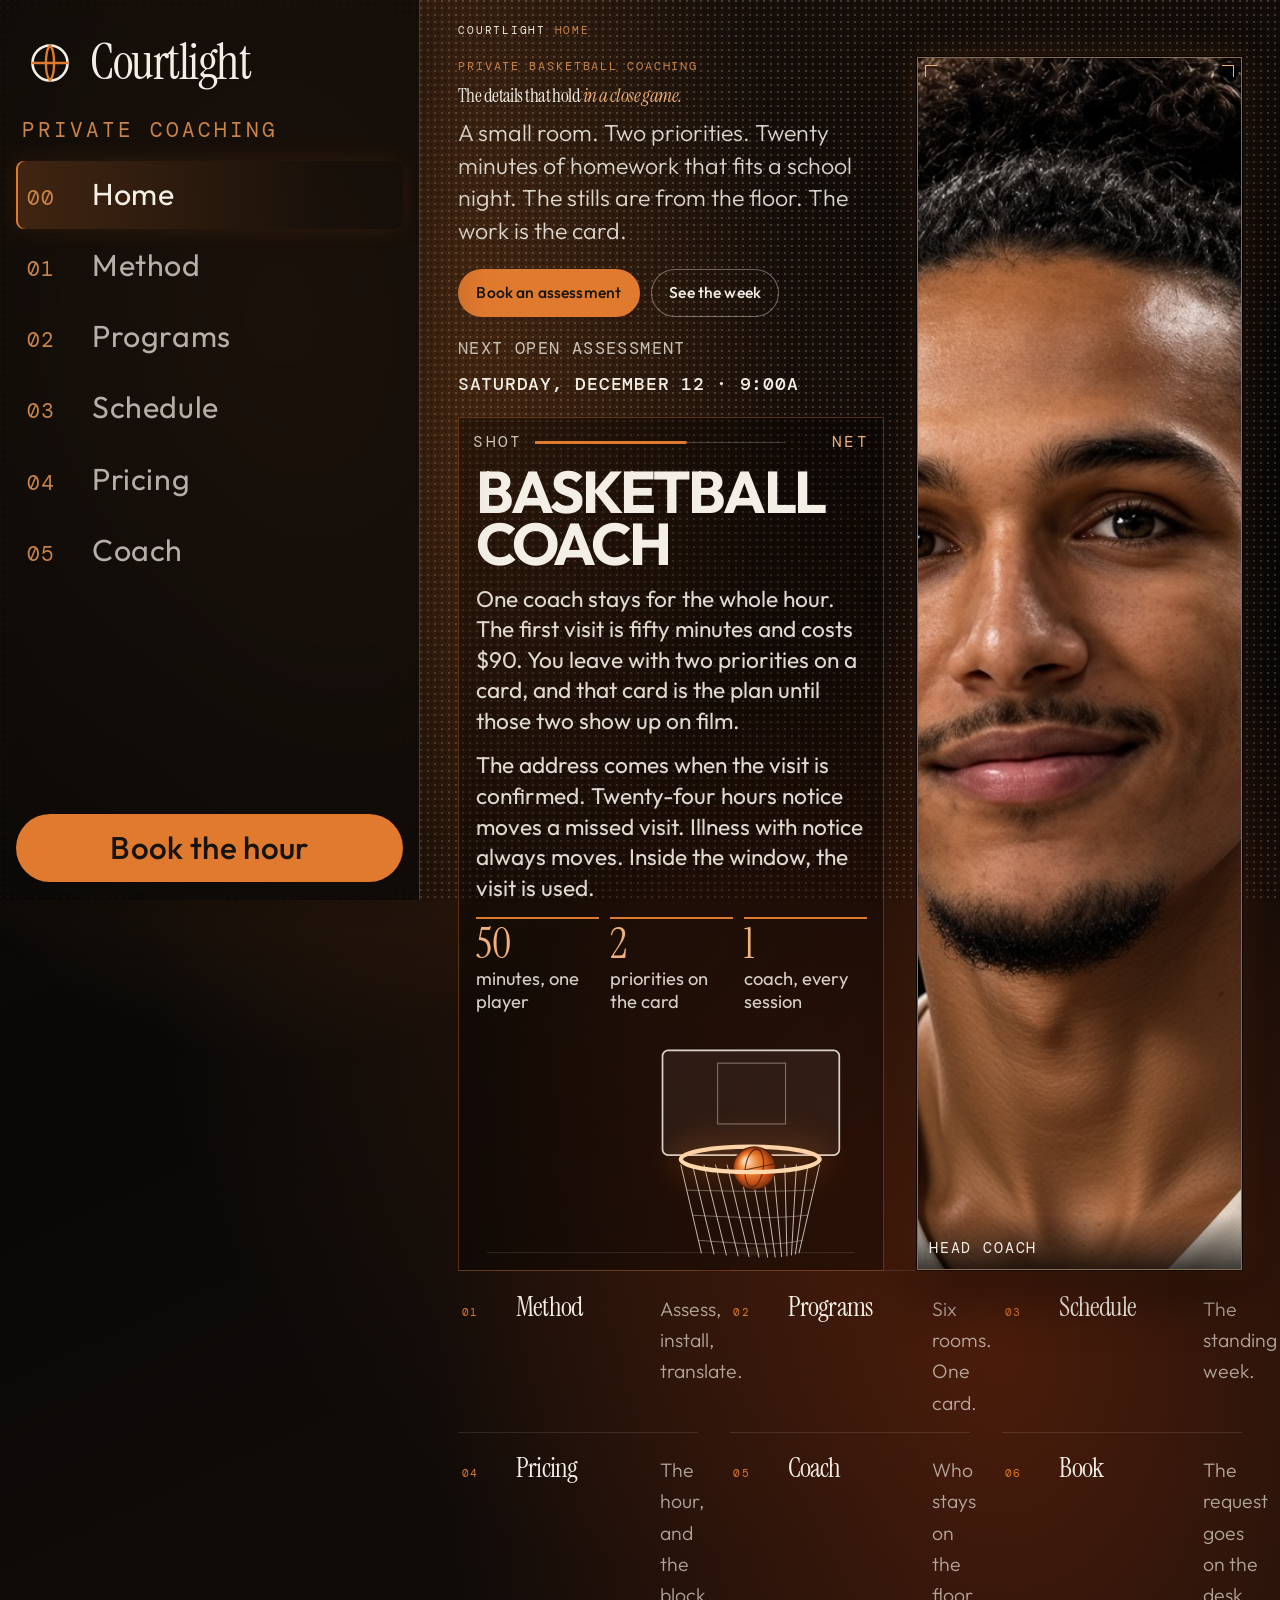
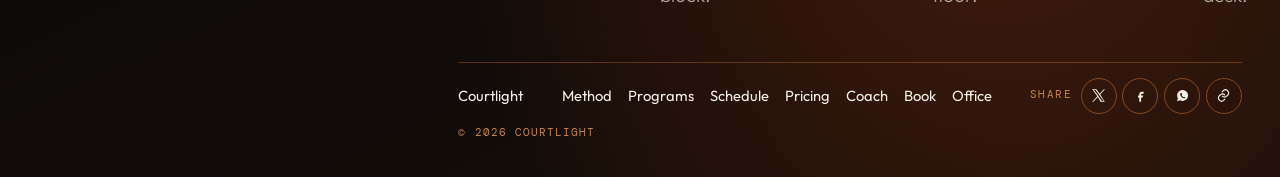
==== commit 0976abe2: "Show the six programs as cards instead of animated drawings. Co-authored-by: Cursor <cursoragent@cur" ====
--- a/index.html
+++ b/index.html
@@ -34,7 +34,7 @@
   <link rel="preconnect" href="https://fonts.gstatic.com" crossorigin>
   <link href="https://fonts.googleapis.com/css2?family=DM+Mono:wght@400;500&family=Instrument+Serif:ital@0;1&family=Outfit:wght@300;400;500;600;700&display=swap" rel="stylesheet">
   <link rel="stylesheet" href="css/site.css?v=12">
-  <link rel="stylesheet" href="css/shell.css?v=49">
+  <link rel="stylesheet" href="css/shell.css?v=50">
   <script>document.documentElement.classList.add("js");</script>
 </head>
 <body class="app" data-page="home">
--- a/css/shell.css
+++ b/css/shell.css
@@ -686,9 +686,9 @@
 }
 
 .rooms a {
-  display: grid;
-  grid-template-columns: 1fr auto;
-  gap: 0.3rem 1rem;
+  display: flex;
+  flex-direction: column;
+  gap: 0.35rem;
   text-decoration: none;
   color: inherit;
 }
@@ -1155,28 +1155,27 @@
     max-height: 128px;
   }
   .stage-fill .rooms {
-    flex: 1;
+    flex: none;
     max-width: none;
     min-height: 0;
     display: grid;
     grid-template-columns: repeat(3, minmax(0, 1fr));
-    grid-template-rows: minmax(0, 1fr) minmax(0, 1fr);
+    grid-template-rows: auto auto;
     gap: 0.75rem;
-    margin-top: 1.1rem;
+    margin-top: 0.85rem;
   }
   .stage-fill .rooms a {
-    display: grid;
-    grid-template-columns: 1fr;
-    grid-template-rows: auto minmax(160px, 1fr) auto auto;
-    align-content: stretch;
-    height: 100%;
+    display: flex;
+    flex-direction: column;
+    height: auto;
     min-height: 0;
-    padding: 1rem 1rem 0.9rem;
+    padding: 0.85rem 1rem 0.8rem;
     border: 1px solid rgba(244, 239, 230, 0.12);
     border-top: 2px solid #e07a2f;
     background: rgba(0, 0, 0, 0.28);
   }
-  .stage-fill .rooms .film { width: 100%; height: 100%; min-height: 140px; }
+  .stage-fill .rooms a > b { margin-top: auto; padding-top: 0.35rem; }
+  body[data-page="programs"] .top-row .still img { height: 210px; }
   .stage-fill .rooms a:hover { border-color: rgba(224, 122, 47, 0.7); }
   .stage-fill .week-board { flex: 1; align-content: stretch; }
   .stage-fill .price-layout { flex: none; min-height: 0; align-items: stretch; }
@@ -1234,6 +1233,7 @@
   .week-row, .week-row-rest { grid-template-columns: 1fr; }
   .top-row { grid-template-columns: 1fr 1fr; }
   .top-row .still img { height: 280px; }
+  body[data-page="programs"] .top-row .still img { height: 180px; }
 }
 
 @media (min-width: 1280px) {
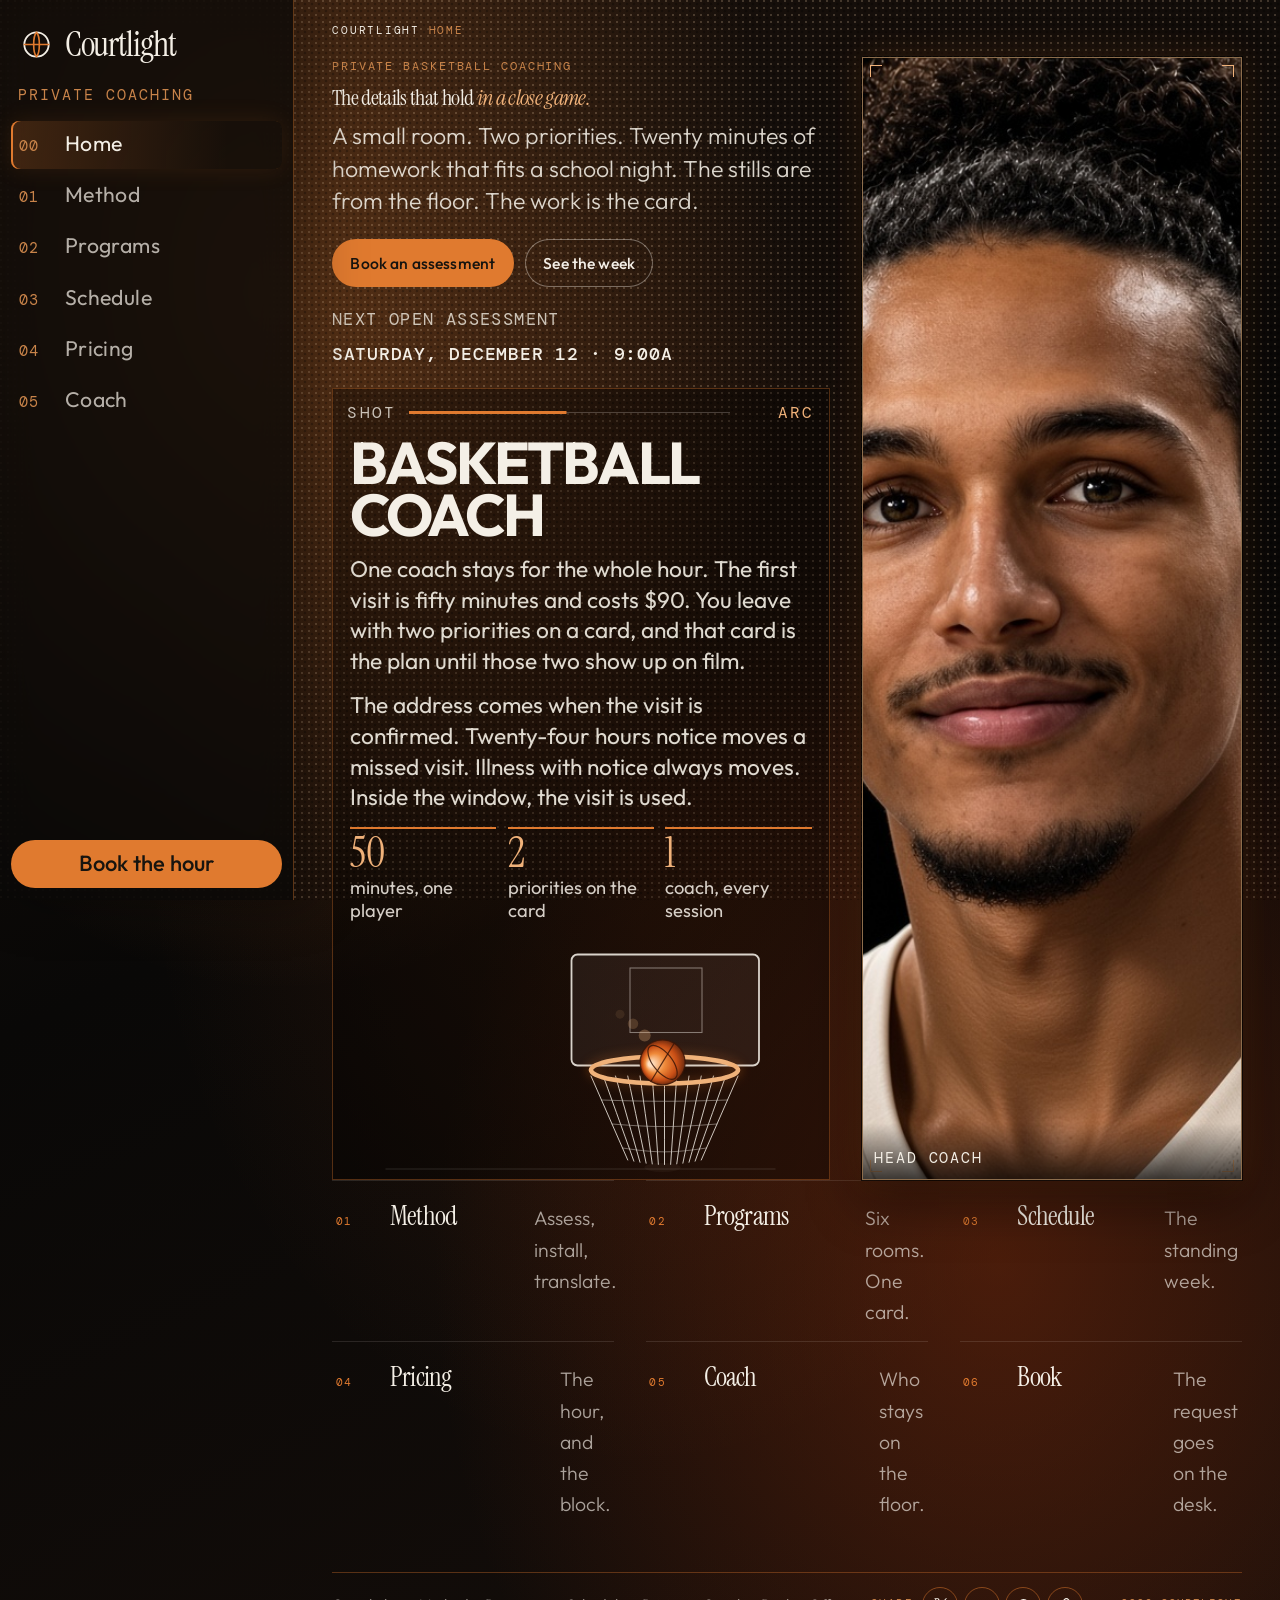
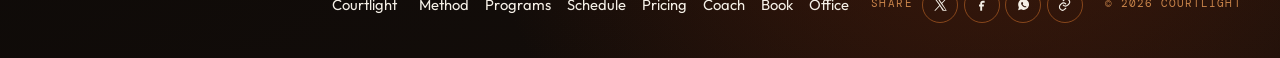
==== commit 203ef69e: "Scale the side menu down so the pages have more room. Co-authored-by: Cursor <cursoragent@cursor.com" ====
--- a/index.html
+++ b/index.html
@@ -34,7 +34,7 @@
   <link rel="preconnect" href="https://fonts.gstatic.com" crossorigin>
   <link href="https://fonts.googleapis.com/css2?family=DM+Mono:wght@400;500&family=Instrument+Serif:ital@0;1&family=Outfit:wght@300;400;500;600;700&display=swap" rel="stylesheet">
   <link rel="stylesheet" href="css/site.css?v=12">
-  <link rel="stylesheet" href="css/shell.css?v=50">
+  <link rel="stylesheet" href="css/shell.css?v=53">
   <script>document.documentElement.classList.add("js");</script>
 </head>
 <body class="app" data-page="home">
--- a/css/shell.css
+++ b/css/shell.css
@@ -54,10 +54,10 @@
   position: fixed;
   z-index: 50;
   inset: 0 auto 0 0;
-  width: 420px;
-  display: flex;
-  flex-direction: column;
-  padding: 1.3rem 1rem 1.1rem;
+  width: 294px;
+  display: flex;
+  flex-direction: column;
+  padding: 0.9rem 0.7rem 0.75rem;
   background: rgba(9, 8, 7, 0.94);
   border-right: 1px solid rgba(224, 122, 47, 0.38);
   box-shadow: 16px 0 50px rgba(0, 0, 0, 0.35);
@@ -67,15 +67,15 @@
 .dock .logo {
   color: #f4efe6;
   padding: 0.15rem 0.35rem 0.7rem;
-  font-size: 3.1rem;
-  gap: 0.8rem;
-}
-.dock .logo svg { width: 56px; height: 56px; }
+  font-size: 2.17rem;
+  gap: 0.55rem;
+}
+.dock .logo svg { width: 39px; height: 39px; }
 
 .dock-note {
   margin: 0 0.4rem 0.85rem;
   font-family: var(--mono);
-  font-size: 1.32rem;
+  font-size: 0.92rem;
   letter-spacing: 0.14em;
   text-transform: uppercase;
   color: #c9844a;
@@ -90,20 +90,20 @@
 
 .dock .nav-links a {
   display: grid;
-  grid-template-columns: 3.6rem 1fr;
+  grid-template-columns: 2.5rem 1fr;
   align-items: baseline;
-  gap: 0.45rem;
-  min-height: 68px;
-  padding: 0.55rem 0.7rem;
+  gap: 0.35rem;
+  min-height: 48px;
+  padding: 0.4rem 0.5rem;
   text-decoration: none;
   color: rgba(244, 239, 230, 0.72);
   border-radius: 8px;
-  font-size: 1.9rem;
+  font-size: 1.33rem;
 }
 
 .dock .nav-links a span {
   font-family: var(--mono);
-  font-size: 1.32rem;
+  font-size: 0.92rem;
   letter-spacing: 0.06em;
   color: #c9844a;
 }
@@ -117,10 +117,10 @@
 }
 
 .dock-book { margin-top: auto; text-align: center; }
-.dock-book.btn, .dock .dock-book { font-size: 1.96rem; min-height: 68px; }
+.dock-book.btn, .dock .dock-book { font-size: 1.37rem; min-height: 48px; }
 
 .stage {
-  margin-left: 420px;
+  margin-left: 294px;
   max-width: none;
   min-height: 100dvh;
   padding: 1.35rem clamp(1.1rem, 3vw, 2.4rem) 2.2rem;
@@ -151,7 +151,7 @@
   margin: 0;
   max-width: none;
   white-space: nowrap;
-  font-size: clamp(1.35rem, calc((100vw - 470px) / 16), 4.6rem);
+  font-size: clamp(1.35rem, calc((100vw - 344px) / 16), 4.6rem);
   line-height: 1;
   color: #f4efe6;
 }
@@ -863,7 +863,7 @@
 .price-layout { display: grid; gap: 1.2rem; margin-top: 0.8rem; align-items: stretch; min-width: 0; max-width: 100%; }
 .fees, .fee-row, .price-card { min-width: 0; max-width: 100%; }
 .stage:has(.price-layout) { min-height: 100dvh; height: auto; overflow-x: hidden; }
-.stage:has(.price-layout) .page-title h1 { font-size: clamp(1.35rem, calc((100vw - 470px) / 18), 4rem); }
+.stage:has(.price-layout) .page-title h1 { font-size: clamp(1.35rem, calc((100vw - 344px) / 18), 4rem); }
 .stage:has(.price-layout) .fee-row h2 { font-size: clamp(1.35rem, 1.5vw, 1.7rem); }
 .stage:has(.price-layout) .fee-row p { font-size: clamp(0.98rem, 1.05vw, 1.12rem); line-height: 1.25; }
 .stage:has(.price-layout) .fee-row strong { font-size: clamp(1.8rem, 2.2vw, 2.4rem); }
@@ -1175,7 +1175,12 @@
     background: rgba(0, 0, 0, 0.28);
   }
   .stage-fill .rooms a > b { margin-top: auto; padding-top: 0.35rem; }
-  body[data-page="programs"] .top-row .still img { height: 210px; }
+  body[data-page="programs"] main { width: 100%; max-width: 980px; }
+  body[data-page="programs"] .top-row .still img {
+    height: auto;
+    aspect-ratio: 3 / 4;
+    object-position: center 18%;
+  }
   .stage-fill .rooms a:hover { border-color: rgba(224, 122, 47, 0.7); }
   .stage-fill .week-board { flex: 1; align-content: stretch; }
   .stage-fill .price-layout { flex: none; min-height: 0; align-items: stretch; }
@@ -1199,7 +1204,7 @@
   .dock {
     transform: translateX(-105%);
     transition: transform 0.25s ease;
-    width: min(92vw, 440px);
+    width: min(92vw, 308px);
   }
   body.nav-open .dock { transform: none; }
   .dock .nav-links,
@@ -1233,7 +1238,7 @@
   .week-row, .week-row-rest { grid-template-columns: 1fr; }
   .top-row { grid-template-columns: 1fr 1fr; }
   .top-row .still img { height: 280px; }
-  body[data-page="programs"] .top-row .still img { height: 180px; }
+  body[data-page="programs"] .top-row .still img { height: auto; aspect-ratio: 3 / 4; }
 }
 
 @media (min-width: 1280px) {
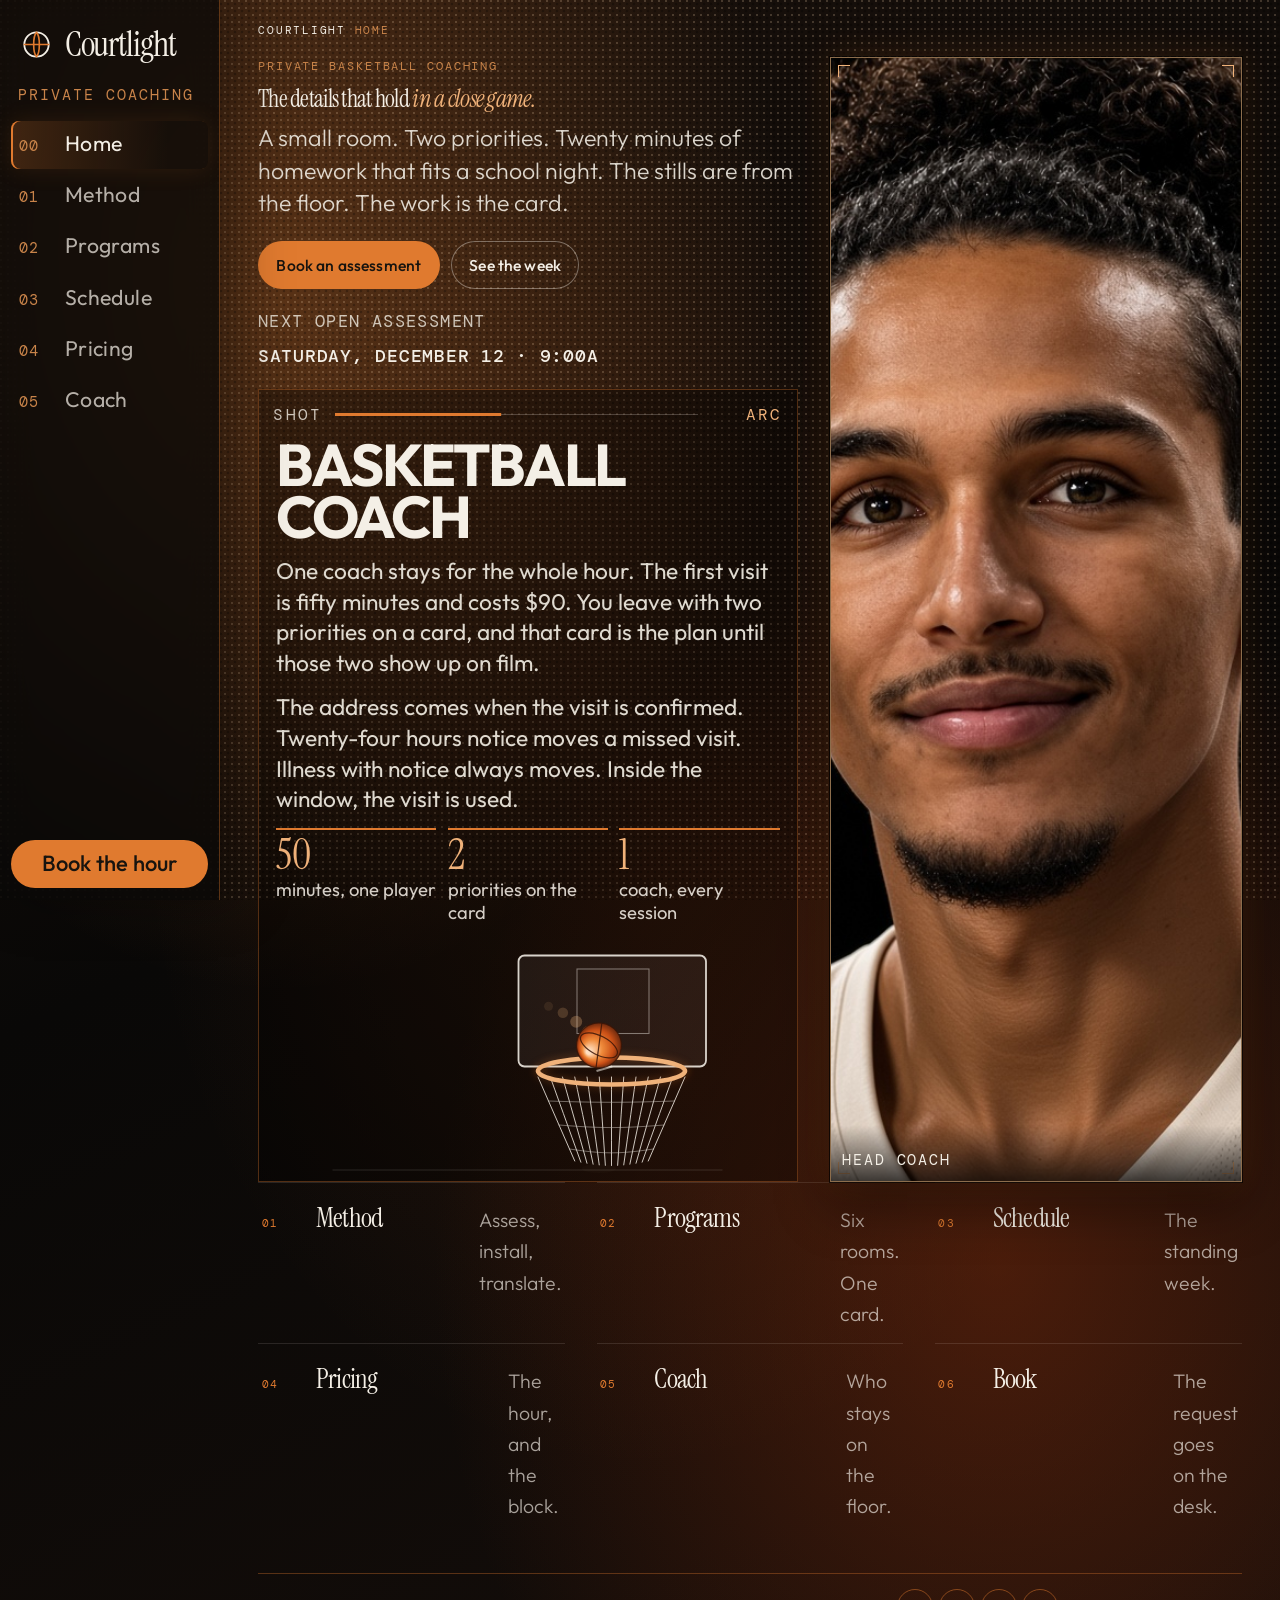
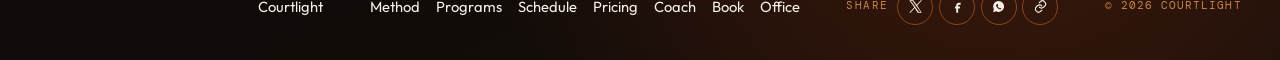
==== commit 093c1b32: "Tighten the side menu to its text and keep the notes from clipping. Co-authored-by: Cursor <cursorag" ====
--- a/index.html
+++ b/index.html
@@ -34,7 +34,7 @@
   <link rel="preconnect" href="https://fonts.gstatic.com" crossorigin>
   <link href="https://fonts.googleapis.com/css2?family=DM+Mono:wght@400;500&family=Instrument+Serif:ital@0;1&family=Outfit:wght@300;400;500;600;700&display=swap" rel="stylesheet">
   <link rel="stylesheet" href="css/site.css?v=12">
-  <link rel="stylesheet" href="css/shell.css?v=53">
+  <link rel="stylesheet" href="css/shell.css?v=55">
   <script>document.documentElement.classList.add("js");</script>
 </head>
 <body class="app" data-page="home">
--- a/css/shell.css
+++ b/css/shell.css
@@ -54,7 +54,7 @@
   position: fixed;
   z-index: 50;
   inset: 0 auto 0 0;
-  width: 294px;
+  width: 220px;
   display: flex;
   flex-direction: column;
   padding: 0.9rem 0.7rem 0.75rem;
@@ -120,7 +120,7 @@
 .dock-book.btn, .dock .dock-book { font-size: 1.37rem; min-height: 48px; }
 
 .stage {
-  margin-left: 294px;
+  margin-left: 220px;
   max-width: none;
   min-height: 100dvh;
   padding: 1.35rem clamp(1.1rem, 3vw, 2.4rem) 2.2rem;
@@ -151,7 +151,7 @@
   margin: 0;
   max-width: none;
   white-space: nowrap;
-  font-size: clamp(1.35rem, calc((100vw - 344px) / 16), 4.6rem);
+  font-size: clamp(1.35rem, calc((100vw - 270px) / 16), 4.6rem);
   line-height: 1;
   color: #f4efe6;
 }
@@ -777,7 +777,7 @@
 .drill, .spec { list-style: none; margin: 0.35rem 0 0; padding: 0; }
 .clock .drill li {
   display: grid;
-  grid-template-columns: 6.6rem minmax(0, 1fr);
+  grid-template-columns: max-content minmax(0, 1fr);
   column-gap: 0.75rem;
   align-items: start;
   background: transparent;
@@ -796,6 +796,10 @@
   letter-spacing: 0.04em;
 }
 .spec li {
+  display: grid;
+  grid-template-columns: max-content minmax(0, 1fr);
+  column-gap: 0.75rem;
+  align-items: start;
   margin: 0;
   padding: 0.32rem 0;
   border-top: 1px solid rgba(244, 239, 230, 0.1);
@@ -804,6 +808,7 @@
   font-weight: 300;
   color: rgba(244, 239, 230, 0.8);
 }
+.spec b { display: block; min-width: 0; }
 .drill b, .spec b {
   display: inline-block;
   min-width: 4.6rem;
@@ -863,7 +868,7 @@
 .price-layout { display: grid; gap: 1.2rem; margin-top: 0.8rem; align-items: stretch; min-width: 0; max-width: 100%; }
 .fees, .fee-row, .price-card { min-width: 0; max-width: 100%; }
 .stage:has(.price-layout) { min-height: 100dvh; height: auto; overflow-x: hidden; }
-.stage:has(.price-layout) .page-title h1 { font-size: clamp(1.35rem, calc((100vw - 344px) / 18), 4rem); }
+.stage:has(.price-layout) .page-title h1 { font-size: clamp(1.35rem, calc((100vw - 270px) / 18), 4rem); }
 .stage:has(.price-layout) .fee-row h2 { font-size: clamp(1.35rem, 1.5vw, 1.7rem); }
 .stage:has(.price-layout) .fee-row p { font-size: clamp(0.98rem, 1.05vw, 1.12rem); line-height: 1.25; }
 .stage:has(.price-layout) .fee-row strong { font-size: clamp(1.8rem, 2.2vw, 2.4rem); }
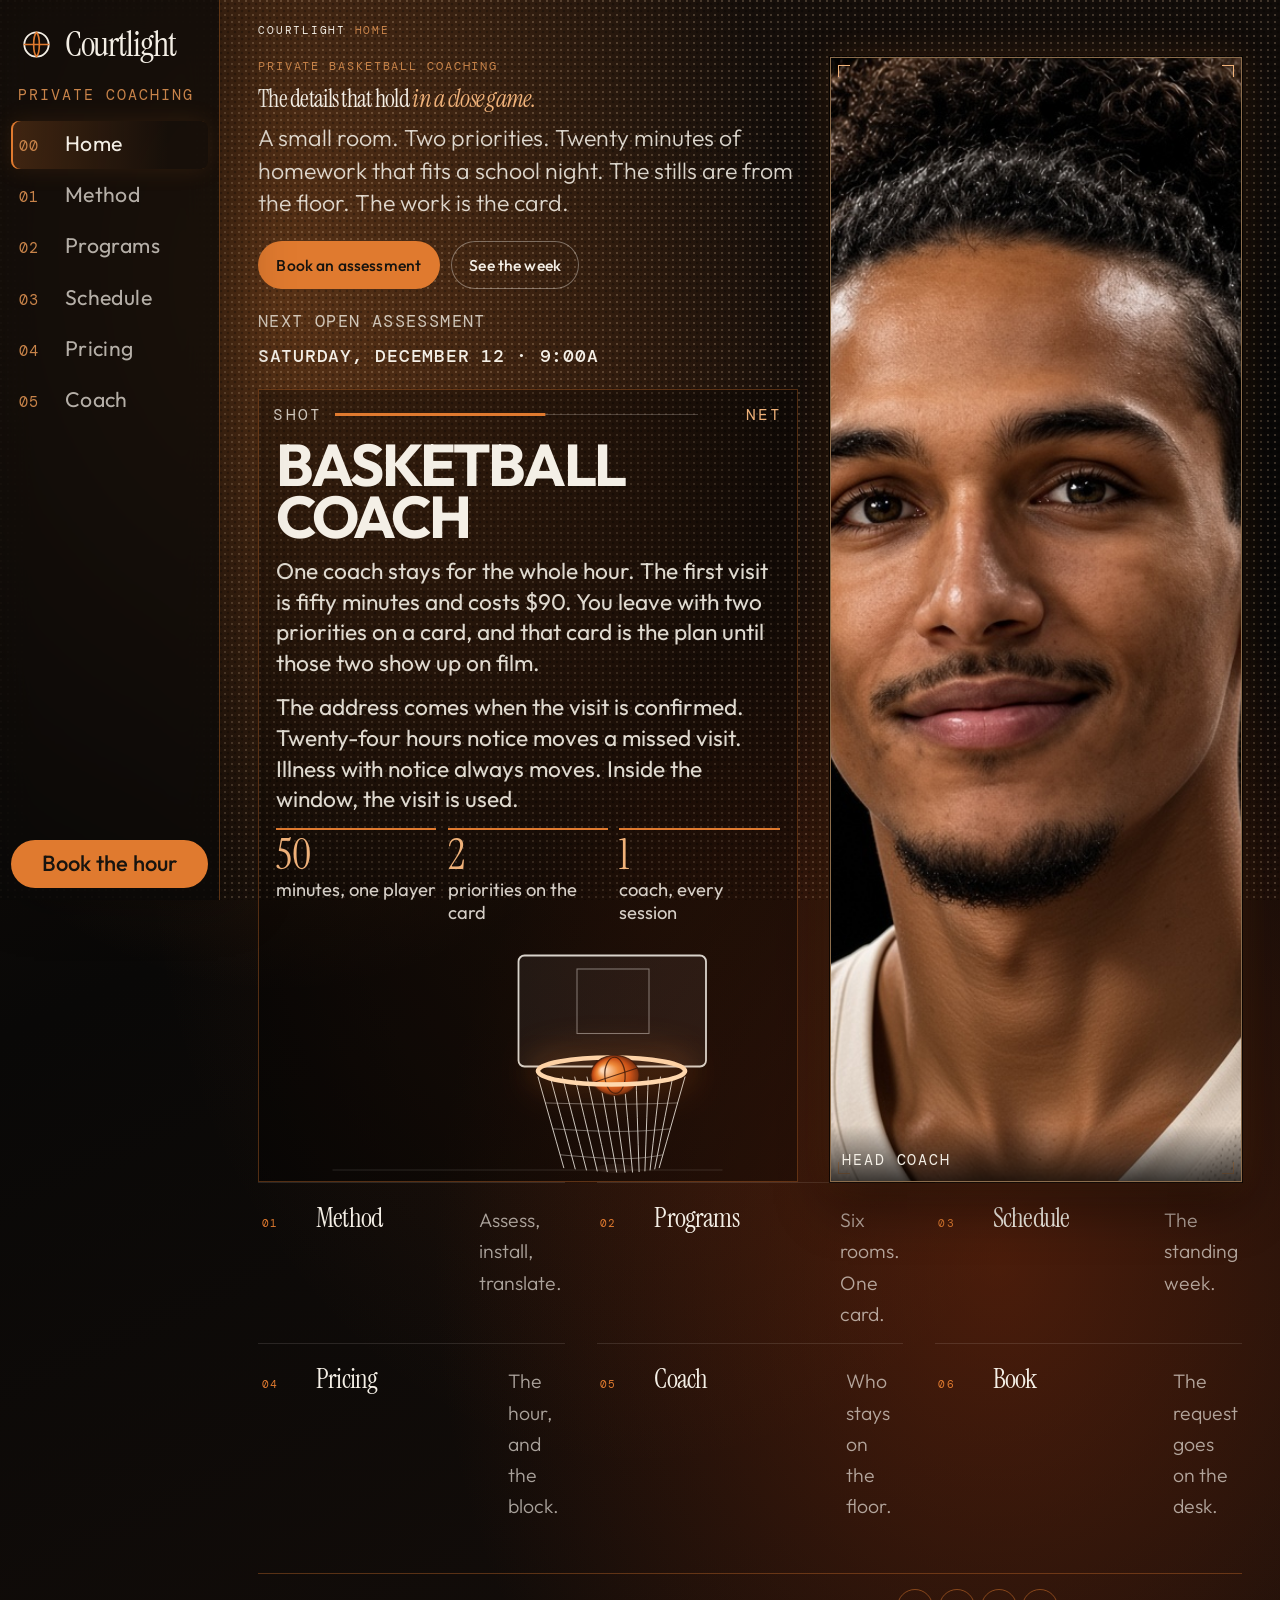
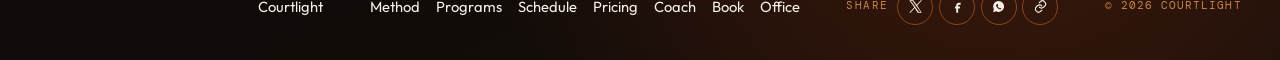
==== commit 8e6074a5: "Let the Programs page fill the width beside the menu. Co-authored-by: Cursor <cursoragent@cursor.com" ====
--- a/index.html
+++ b/index.html
@@ -34,7 +34,7 @@
   <link rel="preconnect" href="https://fonts.gstatic.com" crossorigin>
   <link href="https://fonts.googleapis.com/css2?family=DM+Mono:wght@400;500&family=Instrument+Serif:ital@0;1&family=Outfit:wght@300;400;500;600;700&display=swap" rel="stylesheet">
   <link rel="stylesheet" href="css/site.css?v=12">
-  <link rel="stylesheet" href="css/shell.css?v=55">
+  <link rel="stylesheet" href="css/shell.css?v=56">
   <script>document.documentElement.classList.add("js");</script>
 </head>
 <body class="app" data-page="home">
--- a/css/shell.css
+++ b/css/shell.css
@@ -58,6 +58,8 @@
   display: flex;
   flex-direction: column;
   padding: 0.9rem 0.7rem 0.75rem;
+  overflow-x: hidden;
+  overflow-y: auto;
   background: rgba(9, 8, 7, 0.94);
   border-right: 1px solid rgba(224, 122, 47, 0.38);
   box-shadow: 16px 0 50px rgba(0, 0, 0, 0.35);
@@ -1180,10 +1182,15 @@
     background: rgba(0, 0, 0, 0.28);
   }
   .stage-fill .rooms a > b { margin-top: auto; padding-top: 0.35rem; }
-  body[data-page="programs"] main { width: 100%; max-width: 980px; }
+  body[data-page="programs"] main,
+  body[data-page="programs"] .top-row,
+  body[data-page="programs"] .rooms { width: 100%; max-width: none; }
   body[data-page="programs"] .top-row .still img {
+    width: 100%;
     height: auto;
     aspect-ratio: 3 / 4;
+    max-height: 68vh;
+    object-fit: cover;
     object-position: center 18%;
   }
   .stage-fill .rooms a:hover { border-color: rgba(224, 122, 47, 0.7); }
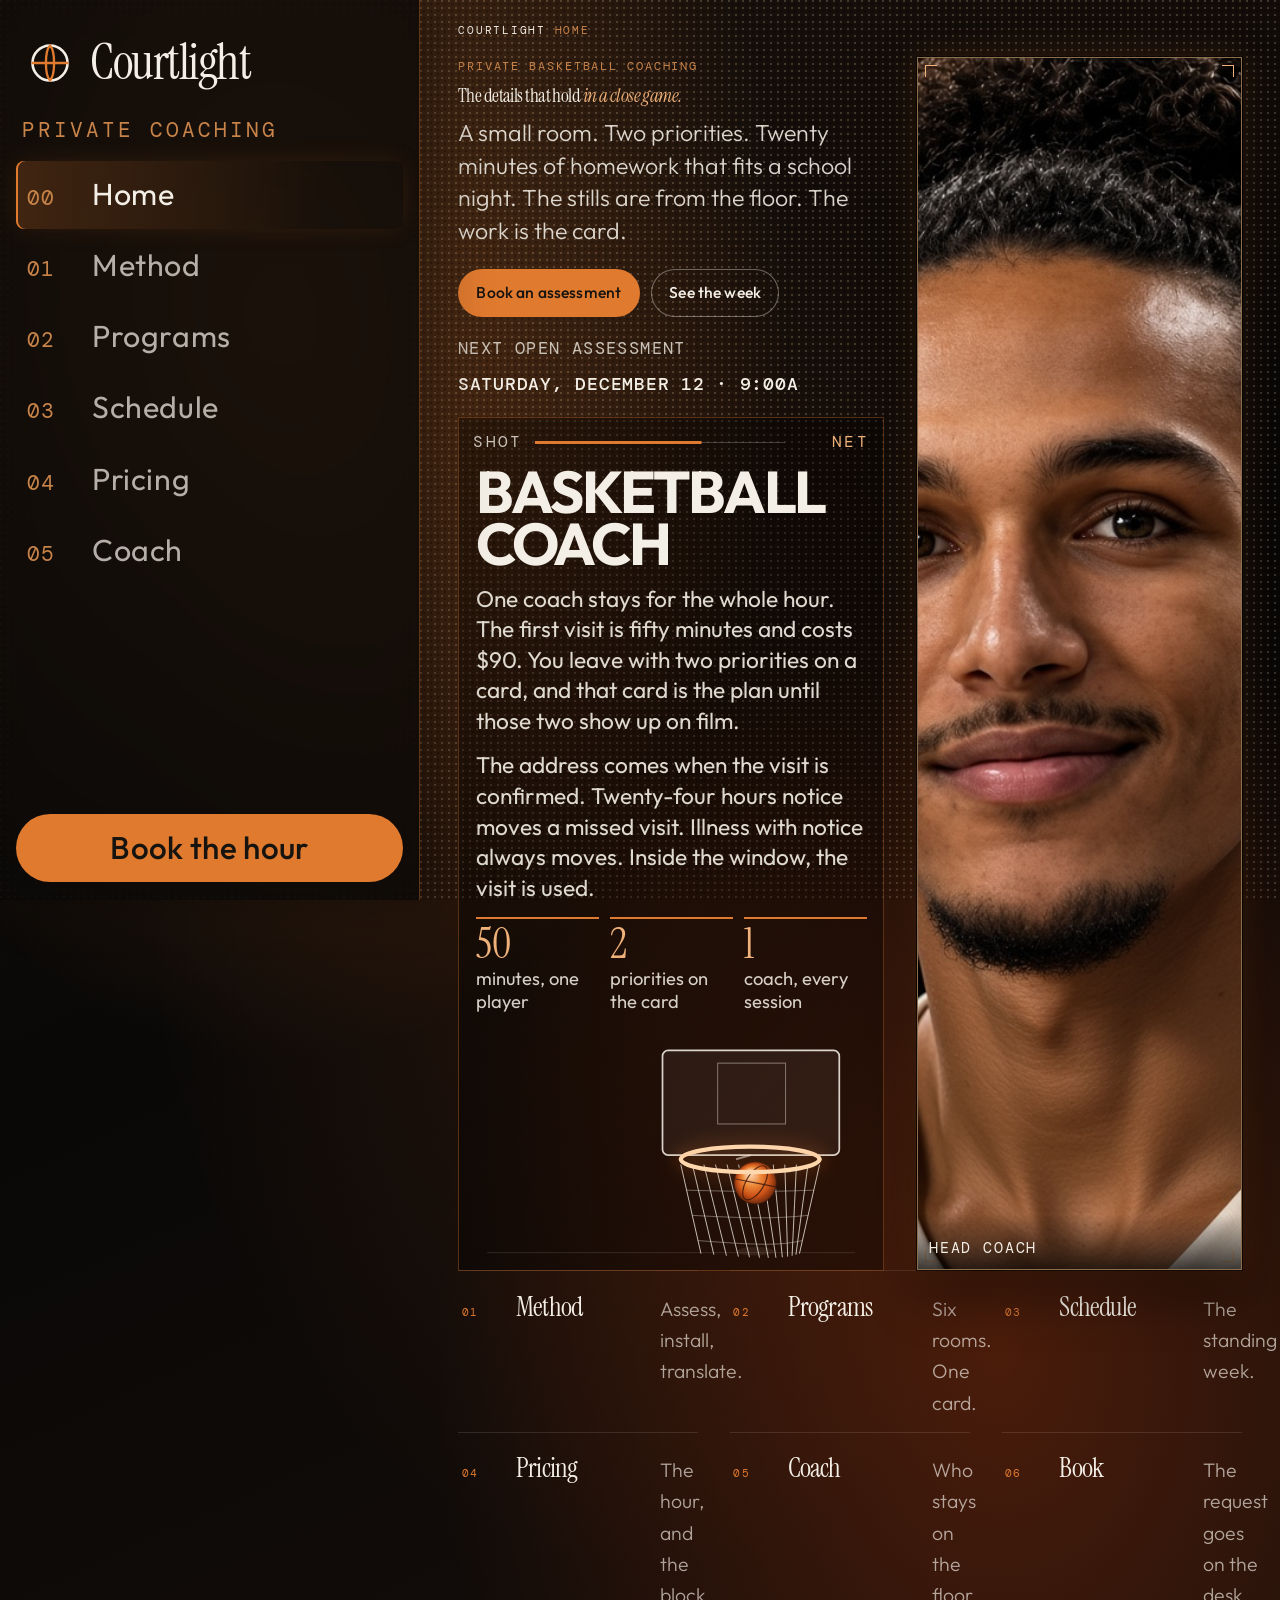
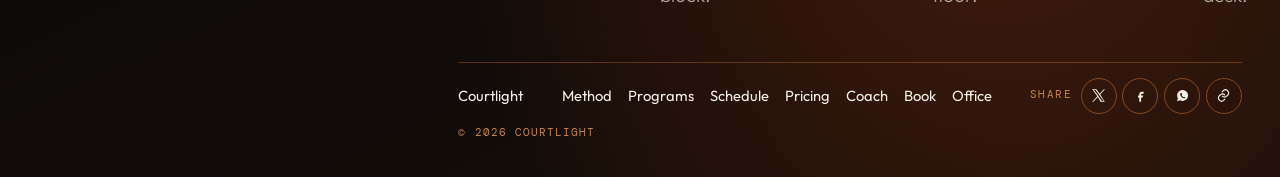
==== commit 338f065f: "Restore Method and Programs to the version before the layout changes. Co-authored-by: Cursor <cursor" ====
--- a/index.html
+++ b/index.html
@@ -34,7 +34,7 @@
   <link rel="preconnect" href="https://fonts.gstatic.com" crossorigin>
   <link href="https://fonts.googleapis.com/css2?family=DM+Mono:wght@400;500&family=Instrument+Serif:ital@0;1&family=Outfit:wght@300;400;500;600;700&display=swap" rel="stylesheet">
   <link rel="stylesheet" href="css/site.css?v=12">
-  <link rel="stylesheet" href="css/shell.css?v=56">
+  <link rel="stylesheet" href="css/shell.css?v=50">
   <script>document.documentElement.classList.add("js");</script>
 </head>
 <body class="app" data-page="home">
--- a/css/shell.css
+++ b/css/shell.css
@@ -54,12 +54,10 @@
   position: fixed;
   z-index: 50;
   inset: 0 auto 0 0;
-  width: 220px;
-  display: flex;
-  flex-direction: column;
-  padding: 0.9rem 0.7rem 0.75rem;
-  overflow-x: hidden;
-  overflow-y: auto;
+  width: 420px;
+  display: flex;
+  flex-direction: column;
+  padding: 1.3rem 1rem 1.1rem;
   background: rgba(9, 8, 7, 0.94);
   border-right: 1px solid rgba(224, 122, 47, 0.38);
   box-shadow: 16px 0 50px rgba(0, 0, 0, 0.35);
@@ -69,15 +67,15 @@
 .dock .logo {
   color: #f4efe6;
   padding: 0.15rem 0.35rem 0.7rem;
-  font-size: 2.17rem;
-  gap: 0.55rem;
-}
-.dock .logo svg { width: 39px; height: 39px; }
+  font-size: 3.1rem;
+  gap: 0.8rem;
+}
+.dock .logo svg { width: 56px; height: 56px; }
 
 .dock-note {
   margin: 0 0.4rem 0.85rem;
   font-family: var(--mono);
-  font-size: 0.92rem;
+  font-size: 1.32rem;
   letter-spacing: 0.14em;
   text-transform: uppercase;
   color: #c9844a;
@@ -92,20 +90,20 @@
 
 .dock .nav-links a {
   display: grid;
-  grid-template-columns: 2.5rem 1fr;
+  grid-template-columns: 3.6rem 1fr;
   align-items: baseline;
-  gap: 0.35rem;
-  min-height: 48px;
-  padding: 0.4rem 0.5rem;
+  gap: 0.45rem;
+  min-height: 68px;
+  padding: 0.55rem 0.7rem;
   text-decoration: none;
   color: rgba(244, 239, 230, 0.72);
   border-radius: 8px;
-  font-size: 1.33rem;
+  font-size: 1.9rem;
 }
 
 .dock .nav-links a span {
   font-family: var(--mono);
-  font-size: 0.92rem;
+  font-size: 1.32rem;
   letter-spacing: 0.06em;
   color: #c9844a;
 }
@@ -119,10 +117,10 @@
 }
 
 .dock-book { margin-top: auto; text-align: center; }
-.dock-book.btn, .dock .dock-book { font-size: 1.37rem; min-height: 48px; }
+.dock-book.btn, .dock .dock-book { font-size: 1.96rem; min-height: 68px; }
 
 .stage {
-  margin-left: 220px;
+  margin-left: 420px;
   max-width: none;
   min-height: 100dvh;
   padding: 1.35rem clamp(1.1rem, 3vw, 2.4rem) 2.2rem;
@@ -153,7 +151,7 @@
   margin: 0;
   max-width: none;
   white-space: nowrap;
-  font-size: clamp(1.35rem, calc((100vw - 270px) / 16), 4.6rem);
+  font-size: clamp(1.35rem, calc((100vw - 470px) / 16), 4.6rem);
   line-height: 1;
   color: #f4efe6;
 }
@@ -779,7 +777,7 @@
 .drill, .spec { list-style: none; margin: 0.35rem 0 0; padding: 0; }
 .clock .drill li {
   display: grid;
-  grid-template-columns: max-content minmax(0, 1fr);
+  grid-template-columns: 6.6rem minmax(0, 1fr);
   column-gap: 0.75rem;
   align-items: start;
   background: transparent;
@@ -798,10 +796,6 @@
   letter-spacing: 0.04em;
 }
 .spec li {
-  display: grid;
-  grid-template-columns: max-content minmax(0, 1fr);
-  column-gap: 0.75rem;
-  align-items: start;
   margin: 0;
   padding: 0.32rem 0;
   border-top: 1px solid rgba(244, 239, 230, 0.1);
@@ -810,7 +804,6 @@
   font-weight: 300;
   color: rgba(244, 239, 230, 0.8);
 }
-.spec b { display: block; min-width: 0; }
 .drill b, .spec b {
   display: inline-block;
   min-width: 4.6rem;
@@ -870,7 +863,7 @@
 .price-layout { display: grid; gap: 1.2rem; margin-top: 0.8rem; align-items: stretch; min-width: 0; max-width: 100%; }
 .fees, .fee-row, .price-card { min-width: 0; max-width: 100%; }
 .stage:has(.price-layout) { min-height: 100dvh; height: auto; overflow-x: hidden; }
-.stage:has(.price-layout) .page-title h1 { font-size: clamp(1.35rem, calc((100vw - 270px) / 18), 4rem); }
+.stage:has(.price-layout) .page-title h1 { font-size: clamp(1.35rem, calc((100vw - 470px) / 18), 4rem); }
 .stage:has(.price-layout) .fee-row h2 { font-size: clamp(1.35rem, 1.5vw, 1.7rem); }
 .stage:has(.price-layout) .fee-row p { font-size: clamp(0.98rem, 1.05vw, 1.12rem); line-height: 1.25; }
 .stage:has(.price-layout) .fee-row strong { font-size: clamp(1.8rem, 2.2vw, 2.4rem); }
@@ -1182,17 +1175,8 @@
     background: rgba(0, 0, 0, 0.28);
   }
   .stage-fill .rooms a > b { margin-top: auto; padding-top: 0.35rem; }
-  body[data-page="programs"] main,
-  body[data-page="programs"] .top-row,
-  body[data-page="programs"] .rooms { width: 100%; max-width: none; }
-  body[data-page="programs"] .top-row .still img {
-    width: 100%;
-    height: auto;
-    aspect-ratio: 3 / 4;
-    max-height: 68vh;
-    object-fit: cover;
-    object-position: center 18%;
-  }
+  body[data-page="programs"] .top-row .still img { height: 280px; }
+  body[data-page="programs"] .top-row figure:nth-child(3) img { object-position: 32% 16%; }
   .stage-fill .rooms a:hover { border-color: rgba(224, 122, 47, 0.7); }
   .stage-fill .week-board { flex: 1; align-content: stretch; }
   .stage-fill .price-layout { flex: none; min-height: 0; align-items: stretch; }
@@ -1216,7 +1200,7 @@
   .dock {
     transform: translateX(-105%);
     transition: transform 0.25s ease;
-    width: min(92vw, 308px);
+    width: min(92vw, 440px);
   }
   body.nav-open .dock { transform: none; }
   .dock .nav-links,
@@ -1250,7 +1234,7 @@
   .week-row, .week-row-rest { grid-template-columns: 1fr; }
   .top-row { grid-template-columns: 1fr 1fr; }
   .top-row .still img { height: 280px; }
-  body[data-page="programs"] .top-row .still img { height: auto; aspect-ratio: 3 / 4; }
+  body[data-page="programs"] .top-row .still img { height: 180px; }
 }
 
 @media (min-width: 1280px) {
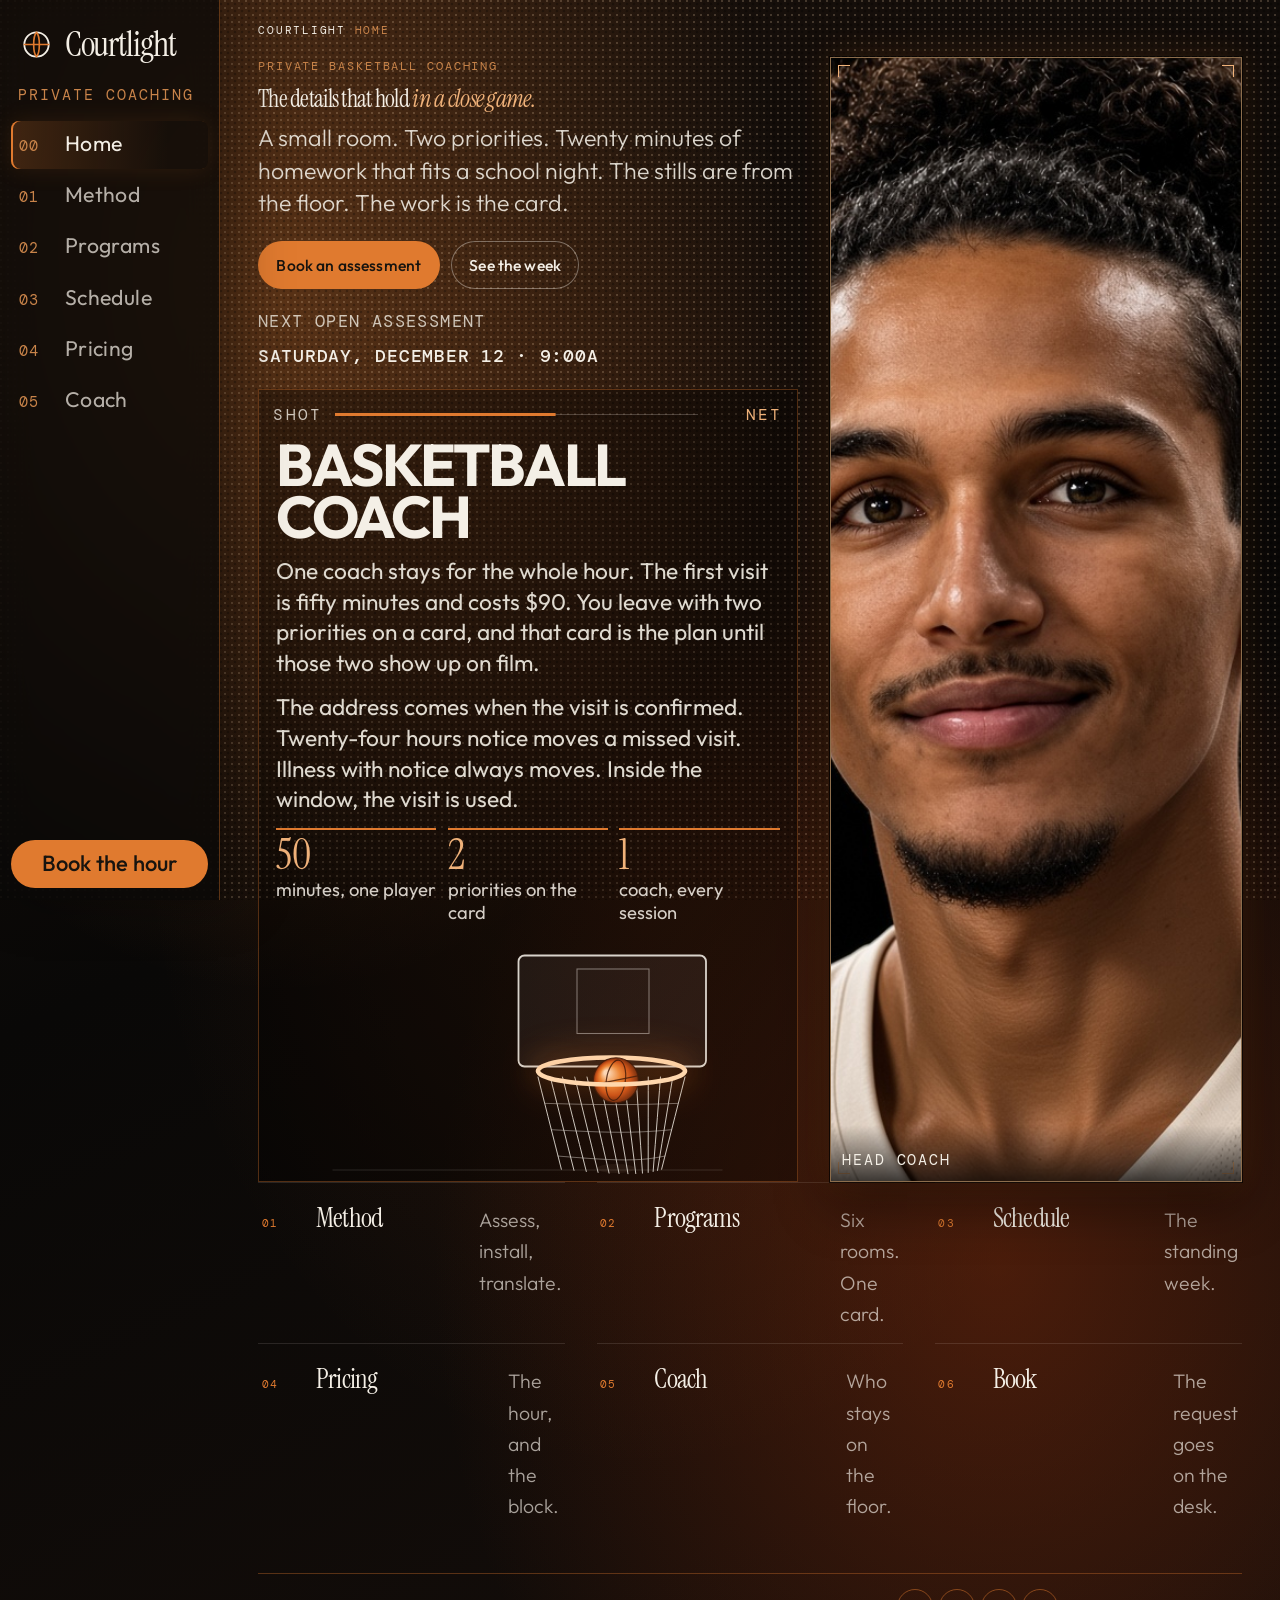
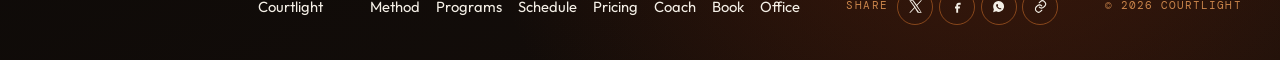
==== commit ba0a0b37: "Put the shared layout back so Pricing matches the other pages. Co-authored-by: Cursor <cursoragent@c" ====
--- a/index.html
+++ b/index.html
@@ -34,7 +34,7 @@
   <link rel="preconnect" href="https://fonts.gstatic.com" crossorigin>
   <link href="https://fonts.googleapis.com/css2?family=DM+Mono:wght@400;500&family=Instrument+Serif:ital@0;1&family=Outfit:wght@300;400;500;600;700&display=swap" rel="stylesheet">
   <link rel="stylesheet" href="css/site.css?v=12">
-  <link rel="stylesheet" href="css/shell.css?v=50">
+  <link rel="stylesheet" href="css/shell.css?v=57">
   <script>document.documentElement.classList.add("js");</script>
 </head>
 <body class="app" data-page="home">
--- a/css/shell.css
+++ b/css/shell.css
@@ -54,10 +54,12 @@
   position: fixed;
   z-index: 50;
   inset: 0 auto 0 0;
-  width: 420px;
-  display: flex;
-  flex-direction: column;
-  padding: 1.3rem 1rem 1.1rem;
+  width: 220px;
+  display: flex;
+  flex-direction: column;
+  padding: 0.9rem 0.7rem 0.75rem;
+  overflow-x: hidden;
+  overflow-y: auto;
   background: rgba(9, 8, 7, 0.94);
   border-right: 1px solid rgba(224, 122, 47, 0.38);
   box-shadow: 16px 0 50px rgba(0, 0, 0, 0.35);
@@ -67,15 +69,15 @@
 .dock .logo {
   color: #f4efe6;
   padding: 0.15rem 0.35rem 0.7rem;
-  font-size: 3.1rem;
-  gap: 0.8rem;
-}
-.dock .logo svg { width: 56px; height: 56px; }
+  font-size: 2.17rem;
+  gap: 0.55rem;
+}
+.dock .logo svg { width: 39px; height: 39px; }
 
 .dock-note {
   margin: 0 0.4rem 0.85rem;
   font-family: var(--mono);
-  font-size: 1.32rem;
+  font-size: 0.92rem;
   letter-spacing: 0.14em;
   text-transform: uppercase;
   color: #c9844a;
@@ -90,20 +92,20 @@
 
 .dock .nav-links a {
   display: grid;
-  grid-template-columns: 3.6rem 1fr;
+  grid-template-columns: 2.5rem 1fr;
   align-items: baseline;
-  gap: 0.45rem;
-  min-height: 68px;
-  padding: 0.55rem 0.7rem;
+  gap: 0.35rem;
+  min-height: 48px;
+  padding: 0.4rem 0.5rem;
   text-decoration: none;
   color: rgba(244, 239, 230, 0.72);
   border-radius: 8px;
-  font-size: 1.9rem;
+  font-size: 1.33rem;
 }
 
 .dock .nav-links a span {
   font-family: var(--mono);
-  font-size: 1.32rem;
+  font-size: 0.92rem;
   letter-spacing: 0.06em;
   color: #c9844a;
 }
@@ -117,10 +119,10 @@
 }
 
 .dock-book { margin-top: auto; text-align: center; }
-.dock-book.btn, .dock .dock-book { font-size: 1.96rem; min-height: 68px; }
+.dock-book.btn, .dock .dock-book { font-size: 1.37rem; min-height: 48px; }
 
 .stage {
-  margin-left: 420px;
+  margin-left: 220px;
   max-width: none;
   min-height: 100dvh;
   padding: 1.35rem clamp(1.1rem, 3vw, 2.4rem) 2.2rem;
@@ -151,7 +153,7 @@
   margin: 0;
   max-width: none;
   white-space: nowrap;
-  font-size: clamp(1.35rem, calc((100vw - 470px) / 16), 4.6rem);
+  font-size: clamp(1.35rem, calc((100vw - 270px) / 16), 4.6rem);
   line-height: 1;
   color: #f4efe6;
 }
@@ -777,7 +779,7 @@
 .drill, .spec { list-style: none; margin: 0.35rem 0 0; padding: 0; }
 .clock .drill li {
   display: grid;
-  grid-template-columns: 6.6rem minmax(0, 1fr);
+  grid-template-columns: max-content minmax(0, 1fr);
   column-gap: 0.75rem;
   align-items: start;
   background: transparent;
@@ -796,6 +798,10 @@
   letter-spacing: 0.04em;
 }
 .spec li {
+  display: grid;
+  grid-template-columns: max-content minmax(0, 1fr);
+  column-gap: 0.75rem;
+  align-items: start;
   margin: 0;
   padding: 0.32rem 0;
   border-top: 1px solid rgba(244, 239, 230, 0.1);
@@ -804,6 +810,7 @@
   font-weight: 300;
   color: rgba(244, 239, 230, 0.8);
 }
+.spec b { display: block; min-width: 0; }
 .drill b, .spec b {
   display: inline-block;
   min-width: 4.6rem;
@@ -863,7 +870,7 @@
 .price-layout { display: grid; gap: 1.2rem; margin-top: 0.8rem; align-items: stretch; min-width: 0; max-width: 100%; }
 .fees, .fee-row, .price-card { min-width: 0; max-width: 100%; }
 .stage:has(.price-layout) { min-height: 100dvh; height: auto; overflow-x: hidden; }
-.stage:has(.price-layout) .page-title h1 { font-size: clamp(1.35rem, calc((100vw - 470px) / 18), 4rem); }
+.stage:has(.price-layout) .page-title h1 { font-size: clamp(1.35rem, calc((100vw - 270px) / 18), 4rem); }
 .stage:has(.price-layout) .fee-row h2 { font-size: clamp(1.35rem, 1.5vw, 1.7rem); }
 .stage:has(.price-layout) .fee-row p { font-size: clamp(0.98rem, 1.05vw, 1.12rem); line-height: 1.25; }
 .stage:has(.price-layout) .fee-row strong { font-size: clamp(1.8rem, 2.2vw, 2.4rem); }
@@ -1175,8 +1182,17 @@
     background: rgba(0, 0, 0, 0.28);
   }
   .stage-fill .rooms a > b { margin-top: auto; padding-top: 0.35rem; }
-  body[data-page="programs"] .top-row .still img { height: 280px; }
-  body[data-page="programs"] .top-row figure:nth-child(3) img { object-position: 32% 16%; }
+  body[data-page="programs"] main,
+  body[data-page="programs"] .top-row,
+  body[data-page="programs"] .rooms { width: 100%; max-width: none; }
+  body[data-page="programs"] .top-row .still img {
+    width: 100%;
+    height: auto;
+    aspect-ratio: 3 / 4;
+    max-height: 68vh;
+    object-fit: cover;
+    object-position: center 18%;
+  }
   .stage-fill .rooms a:hover { border-color: rgba(224, 122, 47, 0.7); }
   .stage-fill .week-board { flex: 1; align-content: stretch; }
   .stage-fill .price-layout { flex: none; min-height: 0; align-items: stretch; }
@@ -1200,7 +1216,7 @@
   .dock {
     transform: translateX(-105%);
     transition: transform 0.25s ease;
-    width: min(92vw, 440px);
+    width: min(92vw, 308px);
   }
   body.nav-open .dock { transform: none; }
   .dock .nav-links,
@@ -1234,7 +1250,7 @@
   .week-row, .week-row-rest { grid-template-columns: 1fr; }
   .top-row { grid-template-columns: 1fr 1fr; }
   .top-row .still img { height: 280px; }
-  body[data-page="programs"] .top-row .still img { height: 180px; }
+  body[data-page="programs"] .top-row .still img { height: auto; aspect-ratio: 3 / 4; }
 }
 
 @media (min-width: 1280px) {
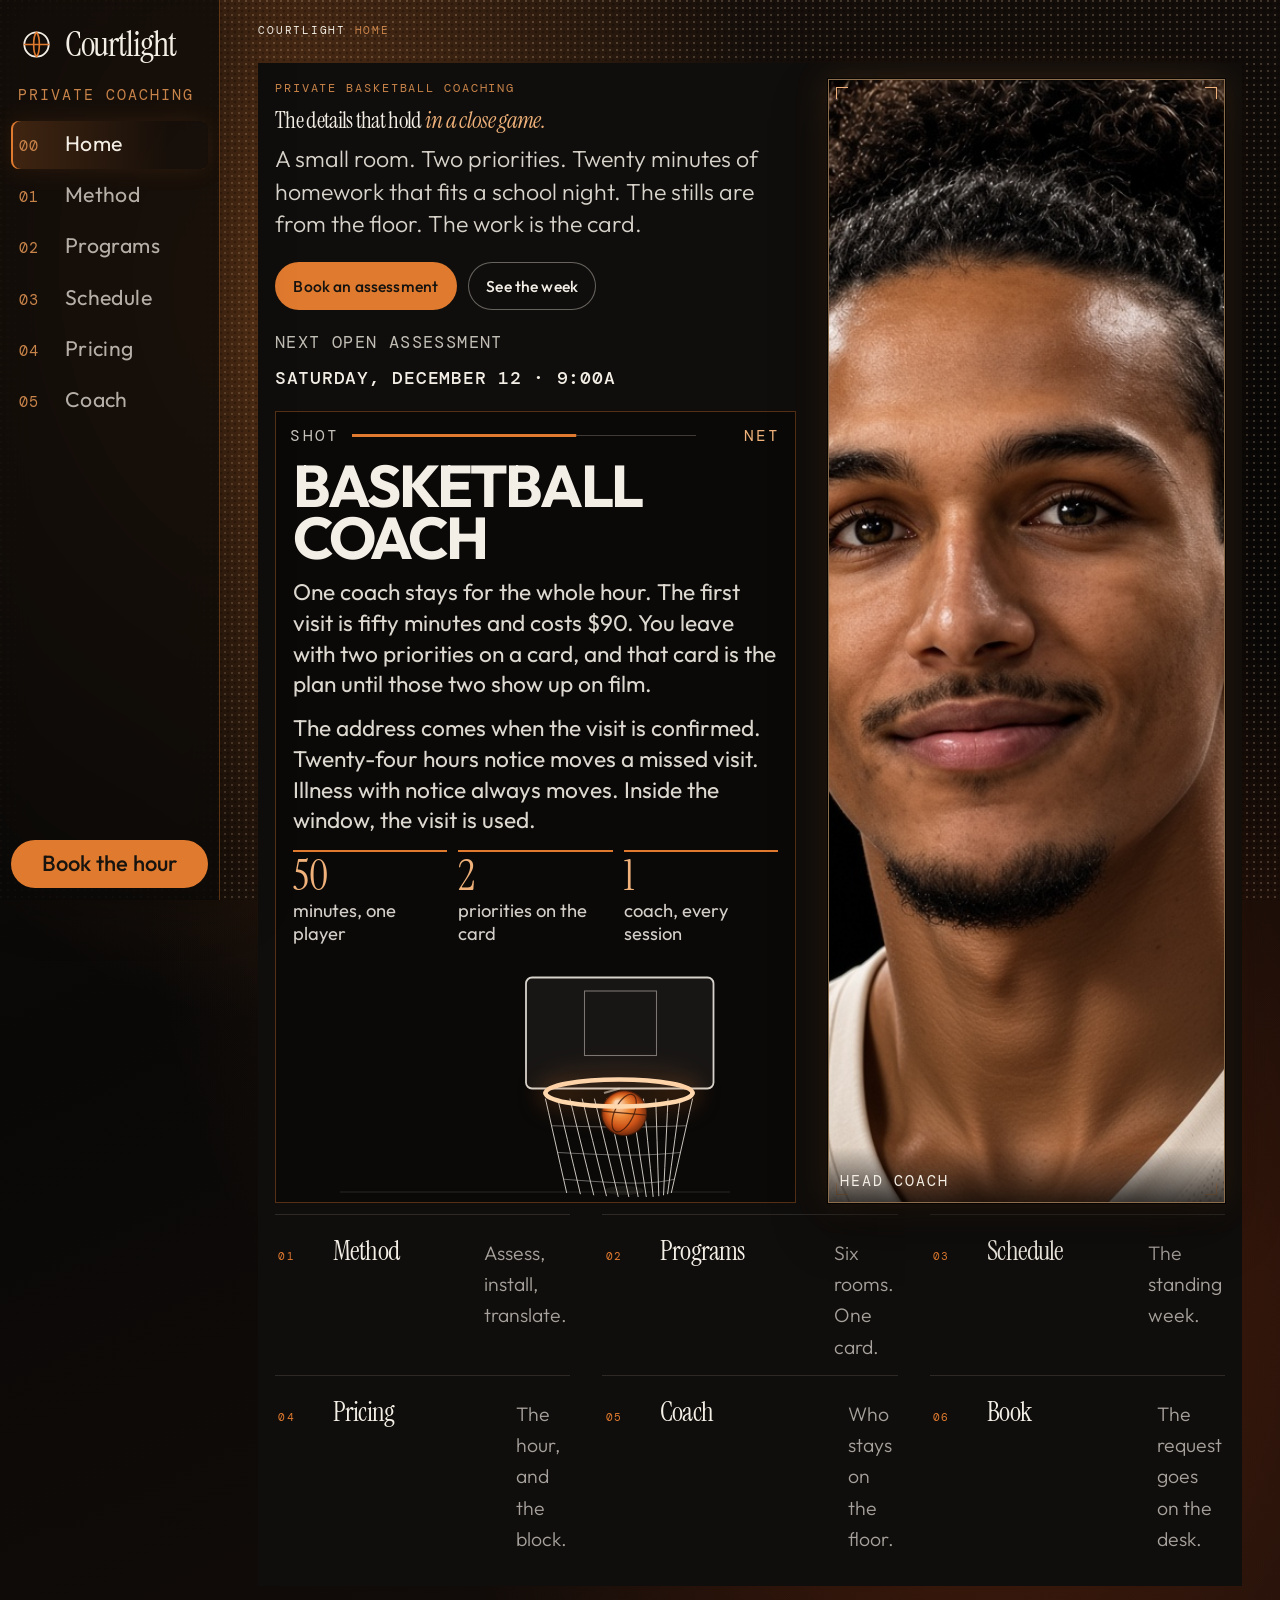
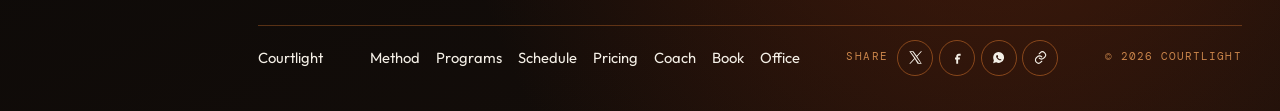
==== commit 5ed006ec: "Give the homepage the same solid sheet as the other pages. Co-authored-by: Cursor <cursoragent@curso" ====
--- a/index.html
+++ b/index.html
@@ -34,7 +34,7 @@
   <link rel="preconnect" href="https://fonts.gstatic.com" crossorigin>
   <link href="https://fonts.googleapis.com/css2?family=DM+Mono:wght@400;500&family=Instrument+Serif:ital@0;1&family=Outfit:wght@300;400;500;600;700&display=swap" rel="stylesheet">
   <link rel="stylesheet" href="css/site.css?v=12">
-  <link rel="stylesheet" href="css/shell.css?v=57">
+  <link rel="stylesheet" href="css/shell.css?v=63">
   <script>document.documentElement.classList.add("js");</script>
 </head>
 <body class="app" data-page="home">
--- a/css/shell.css
+++ b/css/shell.css
@@ -1257,6 +1257,197 @@
   .stage-fill .day-film { flex: 1 1 160px; min-height: 160px; }
 }
 
+/* Schedule board only. The day names and session lines were display size, so the time marks collided and clipped. */
+body[data-page="schedule"] .page-title:has(+ .board-head) .lede { font-size: 1.12rem; }
+body[data-page="schedule"] .board-count { font-size: 0.88rem; }
+body[data-page="schedule"] .board-filters .chip { font-size: 0.92rem; min-height: 36px; padding: 0 0.85rem; }
+body[data-page="schedule"] .stage-fill .week-board { flex: none; }
+body[data-page="schedule"] .stage-fill .week-row { flex: none; height: auto; }
+body[data-page="schedule"] .day-col,
+body[data-page="schedule"] .sunday-col { height: auto; overflow: hidden; }
+body[data-page="schedule"] .day-col header,
+body[data-page="schedule"] .sunday-col > span { font-size: 2.15rem; }
+body[data-page="schedule"] .day-quiet { font-size: 1.15rem; }
+body[data-page="schedule"] .sess { margin-top: 0.5rem; }
+body[data-page="schedule"] .sess time { font-size: 0.95rem; }
+body[data-page="schedule"] .sess h3 { font-size: 1.45rem; }
+body[data-page="schedule"] .sess p,
+body[data-page="schedule"] .sunday-col p { font-size: 1.02rem; }
+body[data-page="schedule"] .sess span { font-size: 0.82rem; }
+body[data-page="schedule"] .sunday-col strong { font-size: 1.9rem; }
+body[data-page="schedule"] .day-film,
+body[data-page="schedule"] .stage-fill .day-film {
+  flex: none;
+  width: 100%;
+  height: 112px;
+  min-height: 112px;
+  max-height: 112px;
+  margin-top: auto;
+}
+
+/* Pricing dial stays one size, so the private card matches on a narrow window and a wide one. */
+body[data-page="pricing"] .price-card .film,
+body[data-page="pricing"] .stage-fill .price-card .film {
+  align-self: center;
+  flex: none;
+  width: min(100%, 420px);
+  height: auto;
+  aspect-ratio: 1;
+  min-height: 0;
+  max-height: none;
+}
+
+body[data-page="pricing"] .price-layout {
+  background: #100e0c;
+  padding: 1rem 1.05rem 1.15rem;
+}
+body[data-page="pricing"] .price-card {
+  background: #100e0c;
+}
+
+/* Same solid sheet on the other pages. Home and Coach keep the pebble through the content. */
+body[data-page="method"] .top-row,
+body[data-page="programs"] .top-row,
+body[data-page="method"] .steps,
+body[data-page="method"] .clock,
+body[data-page="programs"] .rooms,
+body[data-page="schedule"] .board-head,
+body[data-page="schedule"] .week-board,
+body[data-page="book"] .book-layout {
+  background: #100e0c;
+}
+body[data-page="method"] .top-row,
+body[data-page="programs"] .top-row {
+  margin: 0.8rem 0 0;
+  padding: 1rem 1.05rem 0;
+}
+body[data-page="method"] .steps,
+body[data-page="method"] .stage-fill .steps {
+  margin-top: 0;
+  padding: 0.85rem 1.05rem 0.15rem;
+}
+body[data-page="method"] .clock,
+body[data-page="method"] .stage-fill .clock {
+  margin-top: 0;
+  padding: 0.35rem 1.05rem 1.15rem;
+}
+body[data-page="programs"] .rooms,
+body[data-page="programs"] .stage-fill .rooms {
+  margin-top: 0;
+  padding: 0.85rem 1.05rem 1.15rem;
+}
+body[data-page="schedule"] .board-head {
+  margin: 0.8rem 0 0;
+  padding: 1rem 1.05rem 0.35rem;
+}
+body[data-page="schedule"] .week-board {
+  margin-top: 0;
+  padding: 0.15rem 1.05rem 1.15rem;
+}
+body[data-page="book"] .book-layout {
+  padding: 1rem 1.05rem 1.15rem;
+}
+body[data-page="home"] .reel,
+body[data-page="home"] .contents {
+  background: #100e0c;
+}
+body[data-page="home"] .reel {
+  margin-top: 0.4rem;
+  padding: 1rem 1.05rem 0.35rem;
+}
+body[data-page="home"] .contents,
+body[data-page="home"] .stage-fill .contents {
+  margin-top: 0;
+  padding: 0.35rem 1.05rem 1.15rem;
+}
+
+.order-cart {
+  margin-top: auto;
+  padding-top: 0.85rem;
+}
+.order-cart > p {
+  margin: 0 0 0.35rem;
+  font-family: var(--mono);
+  font-size: 0.72rem;
+  letter-spacing: 0.14em;
+  text-transform: uppercase;
+  color: #f0b27a;
+}
+.order-cart ul {
+  list-style: none;
+  margin: 0;
+  padding: 0;
+}
+.order-cart li + li { border-top: 1px solid rgba(244, 239, 230, 0.1); }
+.order-cart button[data-order] {
+  width: 100%;
+  display: grid;
+  grid-template-columns: 1fr auto;
+  gap: 0.6rem;
+  align-items: center;
+  padding: 0.42rem 0.15rem;
+  border: 0;
+  background: transparent;
+  color: rgba(244, 239, 230, 0.88);
+  font: inherit;
+  font-size: 0.98rem;
+  text-align: left;
+  cursor: pointer;
+}
+.order-cart button[data-order] b {
+  font-family: var(--serif);
+  font-weight: 400;
+  font-size: 1.15rem;
+  color: #f0b27a;
+}
+.order-cart button[data-order][aria-pressed="true"] {
+  color: #f4efe6;
+  background: rgba(224, 122, 47, 0.16);
+}
+.order-sum {
+  margin: 0.45rem 0 0;
+  font-size: 0.92rem;
+  font-weight: 300;
+  color: rgba(244, 239, 230, 0.72);
+}
+.order-now {
+  width: 100%;
+  margin-top: 0.55rem;
+  min-height: 44px;
+  border: 0;
+  border-radius: 999px;
+  background: #e07a2f;
+  color: #1a140f;
+  font: inherit;
+  font-size: 1.05rem;
+  font-weight: 500;
+  cursor: pointer;
+}
+.order-now:disabled { opacity: 0.38; cursor: default; }
+.order-now:not(:disabled):hover { background: #f0b27a; }
+.order-held {
+  margin: 0 0 0.9rem;
+  padding-bottom: 0.7rem;
+  border-bottom: 1px solid rgba(224, 122, 47, 0.35);
+}
+.order-held p {
+  margin: 0 0 0.3rem;
+  font-family: var(--mono);
+  font-size: 0.72rem;
+  letter-spacing: 0.14em;
+  text-transform: uppercase;
+  color: #f0b27a;
+}
+.order-held ul { list-style: none; margin: 0; padding: 0; }
+.order-held li {
+  display: flex;
+  justify-content: space-between;
+  gap: 1rem;
+  padding: 0.28rem 0;
+  font-size: 0.98rem;
+}
+.order-held b { font-family: var(--serif); font-weight: 400; color: #f0b27a; }
+
 /* Office */
 body.office { background: #e7dfd2; color: #17140f; color-scheme: light; height: 100dvh; overflow: hidden; }
 body.office::before { display: none; }
